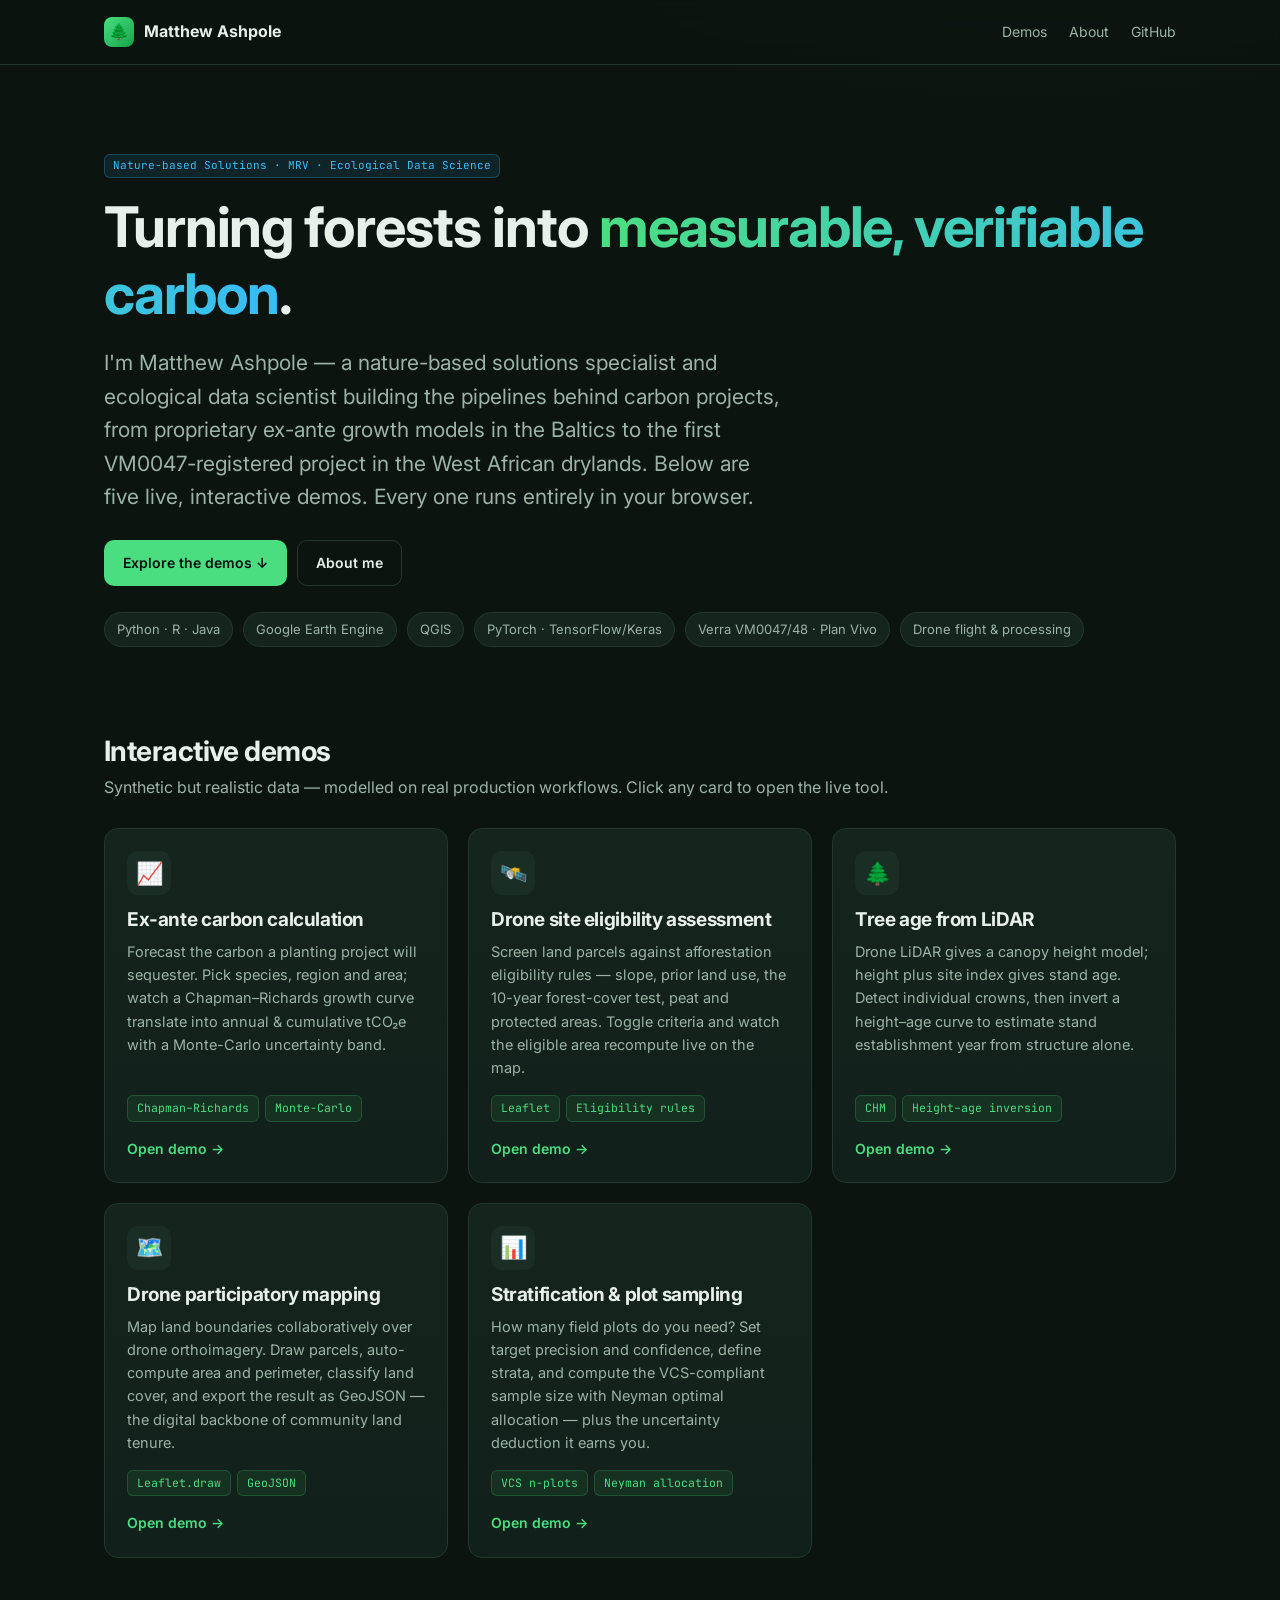
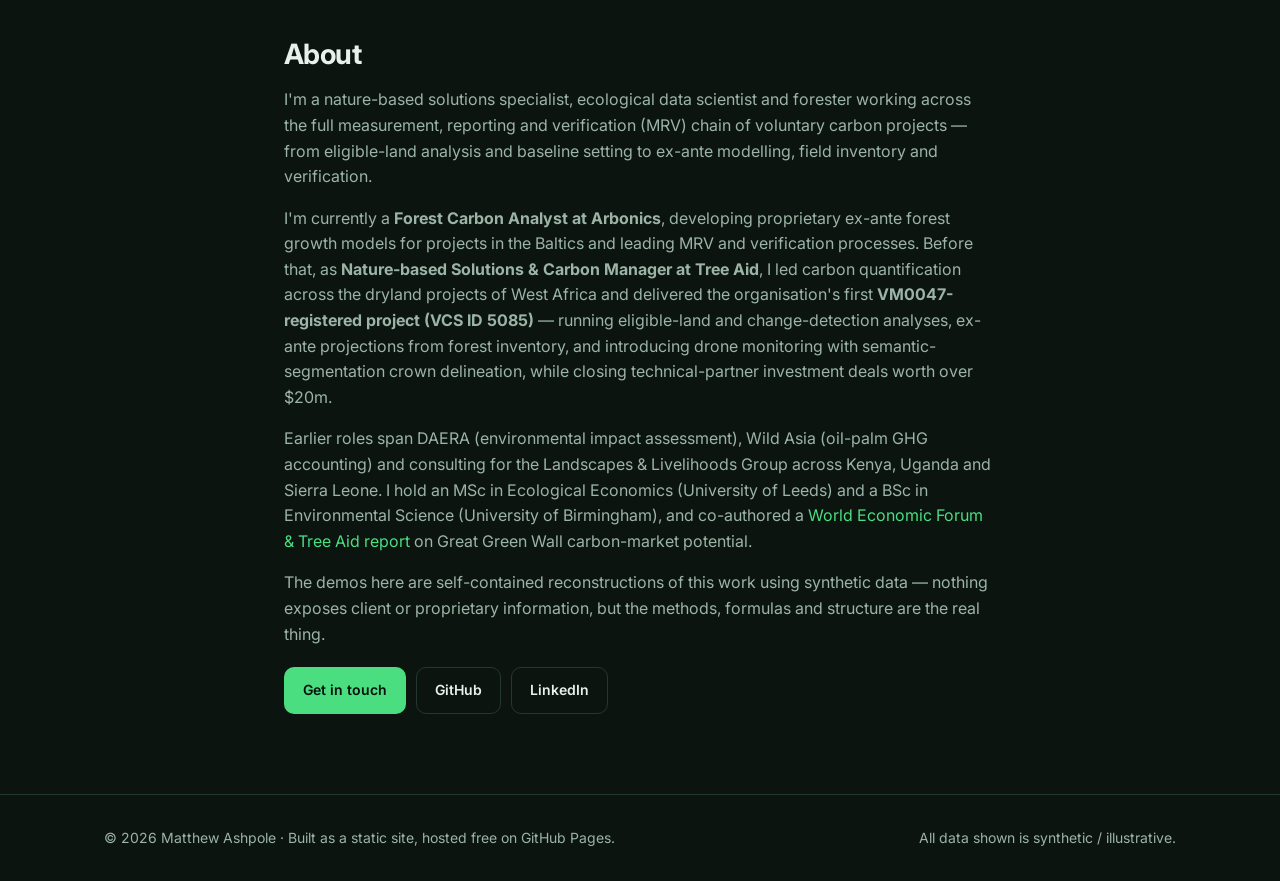
==== index.html @ 66999fd1 "Link WEF/Tree Aid publication in About section" ====
<!DOCTYPE html>
<html lang="en">
<head>
  <meta charset="UTF-8" />
  <meta name="viewport" content="width=device-width, initial-scale=1.0" />
  <title>Matthew Ashpole — Carbon MRV & Geospatial Data Science</title>
  <meta name="description" content="Interactive demos of forest carbon ex-ante estimation, LiDAR tree-age modelling, drone mapping, site eligibility and inventory sampling statistics." />
  <link rel="preconnect" href="https://fonts.googleapis.com" />
  <link href="https://fonts.googleapis.com/css2?family=Inter:wght@400;500;600;700&family=JetBrains+Mono:wght@400;500&display=swap" rel="stylesheet" />
  <link rel="stylesheet" href="assets/css/style.css" />
  <link rel="icon" href="data:image/svg+xml,<svg xmlns='http://www.w3.org/2000/svg' viewBox='0 0 100 100'><text y='.9em' font-size='90'>🌲</text></svg>" />
</head>
<body>
  <nav class="nav">
    <div class="container">
      <a class="brand" href="index.html"><span class="logo">🌲</span> Matthew Ashpole</a>
      <div class="nav-links">
        <a href="#demos">Demos</a>
        <a href="#about">About</a>
        <a href="https://github.com/ashpolematthew-arbonics" target="_blank" rel="noopener">GitHub</a>
      </div>
    </div>
  </nav>

  <header class="hero">
    <div class="container">
      <span class="badge">Nature-based Solutions · MRV · Ecological Data Science</span>
      <h1 style="margin-top:16px">Turning forests into <span class="grad">measurable, verifiable carbon</span>.</h1>
      <p class="lede">I'm Matthew Ashpole — a nature-based solutions specialist and ecological data scientist building the pipelines behind carbon projects, from proprietary ex-ante growth models in the Baltics to the first VM0047-registered project in the West African drylands. Below are five live, interactive demos. Every one runs entirely in your browser.</p>
      <div class="pill-row">
        <a class="btn btn-primary" href="#demos">Explore the demos ↓</a>
        <a class="btn btn-ghost" href="#about">About me</a>
      </div>
      <div class="pill-row" style="margin-top:26px">
        <span class="pill">Python · R · Java</span>
        <span class="pill">Google Earth Engine</span>
        <span class="pill">QGIS</span>
        <span class="pill">PyTorch · TensorFlow/Keras</span>
        <span class="pill">Verra VM0047/48 · Plan Vivo</span>
        <span class="pill">Drone flight & processing</span>
      </div>
    </div>
  </header>

  <main>
    <section class="section" id="demos">
      <div class="container">
        <h2>Interactive demos</h2>
        <p class="sub">Synthetic but realistic data — modelled on real production workflows. Click any card to open the live tool.</p>
        <div class="grid">

          <a class="card" href="demos/ex-ante.html">
            <div class="icon">📈</div>
            <h3>Ex-ante carbon calculation</h3>
            <p>Forecast the carbon a planting project will sequester. Pick species, region and area; watch a Chapman–Richards growth curve translate into annual & cumulative tCO₂e with a Monte-Carlo uncertainty band.</p>
            <div class="tags"><span class="tag">Chapman–Richards</span><span class="tag">Monte-Carlo</span></div>
            <div class="go">Open demo →</div>
          </a>

          <a class="card" href="demos/site-eligibility.html">
            <div class="icon">🛰️</div>
            <h3>Drone site eligibility assessment</h3>
            <p>Screen land parcels against afforestation eligibility rules — slope, prior land use, the 10-year forest-cover test, peat and protected areas. Toggle criteria and watch the eligible area recompute live on the map.</p>
            <div class="tags"><span class="tag">Leaflet</span><span class="tag">Eligibility rules</span></div>
            <div class="go">Open demo →</div>
          </a>

          <a class="card" href="demos/lidar-age.html">
            <div class="icon">🌲</div>
            <h3>Tree age from LiDAR</h3>
            <p>Drone LiDAR gives a canopy height model; height plus site index gives stand age. Detect individual crowns, then invert a height–age curve to estimate stand establishment year from structure alone.</p>
            <div class="tags"><span class="tag">CHM</span><span class="tag">Height–age inversion</span></div>
            <div class="go">Open demo →</div>
          </a>

          <a class="card" href="demos/participatory-mapping.html">
            <div class="icon">🗺️</div>
            <h3>Drone participatory mapping</h3>
            <p>Map land boundaries collaboratively over drone orthoimagery. Draw parcels, auto-compute area and perimeter, classify land cover, and export the result as GeoJSON — the digital backbone of community land tenure.</p>
            <div class="tags"><span class="tag">Leaflet.draw</span><span class="tag">GeoJSON</span></div>
            <div class="go">Open demo →</div>
          </a>

          <a class="card" href="demos/sampling.html">
            <div class="icon">📊</div>
            <h3>Stratification & plot sampling</h3>
            <p>How many field plots do you need? Set target precision and confidence, define strata, and compute the VCS-compliant sample size with Neyman optimal allocation — plus the uncertainty deduction it earns you.</p>
            <div class="tags"><span class="tag">VCS n-plots</span><span class="tag">Neyman allocation</span></div>
            <div class="go">Open demo →</div>
          </a>

        </div>
      </div>
    </section>

    <section class="section" id="about">
      <div class="container" style="max-width:760px">
        <h2>About</h2>
        <p class="muted">I'm a nature-based solutions specialist, ecological data scientist and forester working across the full measurement, reporting and verification (MRV) chain of voluntary carbon projects — from eligible-land analysis and baseline setting to ex-ante modelling, field inventory and verification.</p>
        <p class="muted">I'm currently a <strong>Forest Carbon Analyst at Arbonics</strong>, developing proprietary ex-ante forest growth models for projects in the Baltics and leading MRV and verification processes. Before that, as <strong>Nature-based Solutions &amp; Carbon Manager at Tree Aid</strong>, I led carbon quantification across the dryland projects of West Africa and delivered the organisation's first <strong>VM0047-registered project (VCS ID 5085)</strong> — running eligible-land and change-detection analyses, ex-ante projections from forest inventory, and introducing drone monitoring with semantic-segmentation crown delineation, while closing technical-partner investment deals worth over $20m.</p>
        <p class="muted">Earlier roles span DAERA (environmental impact assessment), Wild Asia (oil-palm GHG accounting) and consulting for the Landscapes &amp; Livelihoods Group across Kenya, Uganda and Sierra Leone. I hold an MSc in Ecological Economics (University of Leeds) and a BSc in Environmental Science (University of Birmingham), and co-authored a <a href="https://treeaid.org/wp-content/uploads/2026/01/report_realising_voluntary_carbon_market_sahelian.pdf?srsltid=AfmBOopRlZZ32UVC8usab6wZ2CTj3r050CoG203eO3UiUrRQAA5W1kiq" target="_blank" rel="noopener">World Economic Forum &amp; Tree Aid report</a> on Great Green Wall carbon-market potential.</p>
        <p class="muted">The demos here are self-contained reconstructions of this work using synthetic data — nothing exposes client or proprietary information, but the methods, formulas and structure are the real thing.</p>
        <div class="pill-row" style="margin-top:20px">
          <a class="btn btn-primary" href="mailto:ashpolematthew@gmail.com">Get in touch</a>
          <a class="btn btn-ghost" href="https://github.com/ashpolematthew-arbonics" target="_blank" rel="noopener">GitHub</a>
          <a class="btn btn-ghost" href="https://www.linkedin.com/in/matthewashpole/" target="_blank" rel="noopener">LinkedIn</a>
        </div>
      </div>
    </section>
  </main>

  <footer class="footer">
    <div class="container">
      <span>© <span id="yr"></span> Matthew Ashpole · Built as a static site, hosted free on GitHub Pages.</span>
      <span class="muted">All data shown is synthetic / illustrative.</span>
    </div>
  </footer>
  <script>document.getElementById('yr').textContent = new Date().getFullYear();</script>
</body>
</html>
---- assets/css/style.css ----
/* ===== Design tokens ===== */
:root {
  --bg:        #0c1410;
  --bg-soft:   #11201a;
  --panel:     #15241d;
  --panel-2:   #1b2e25;
  --border:    #23382e;
  --text:      #e8f0ea;
  --muted:     #9bb4a6;
  --accent:    #4ade80;
  --accent-2:  #38bdf8;
  --warn:      #fbbf24;
  --danger:    #f87171;
  --radius:    14px;
  --shadow:    0 10px 30px rgba(0,0,0,.35);
  --maxw:      1120px;
  --font:      'Inter', system-ui, -apple-system, Segoe UI, Roboto, sans-serif;
  --mono:      'JetBrains Mono', ui-monospace, SFMono-Regular, Menlo, monospace;
}

* { box-sizing: border-box; }
html { scroll-behavior: smooth; }
body {
  margin: 0;
  font-family: var(--font);
  background: radial-gradient(1200px 600px at 80% -10%, rgba(22,163,74,.10) 0, transparent 60%), var(--bg);
  background-color: var(--bg);
  color: var(--text);
  line-height: 1.6;
  -webkit-font-smoothing: antialiased;
}
a { color: var(--accent); text-decoration: none; }
a:hover { text-decoration: underline; }
h1, h2, h3 { line-height: 1.2; font-weight: 700; letter-spacing: -0.02em; }
.container { max-width: var(--maxw); margin: 0 auto; padding: 0 24px; }
.muted { color: var(--muted); }
.mono { font-family: var(--mono); }

/* ===== Nav ===== */
.nav {
  position: sticky; top: 0; z-index: 1000;
  backdrop-filter: blur(10px);
  background: rgba(12,20,16,.72);
  border-bottom: 1px solid var(--border);
}
.nav .container { display: flex; align-items: center; justify-content: space-between; height: 64px; }
.brand { display: flex; align-items: center; gap: 10px; font-weight: 700; color: var(--text); }
.brand:hover { text-decoration: none; }
.brand .logo {
  width: 30px; height: 30px; border-radius: 8px;
  background: linear-gradient(135deg, var(--accent), #16a34a);
  display: grid; place-items: center; font-size: 16px;
}
.nav-links { display: flex; gap: 22px; font-size: 14px; }
.nav-links a { color: var(--muted); }
.nav-links a:hover { color: var(--text); text-decoration: none; }

/* ===== Hero ===== */
.hero { padding: 86px 0 48px; }
.hero h1 { font-size: clamp(34px, 5vw, 56px); margin: 0 0 18px; }
.hero .grad { background: linear-gradient(90deg, var(--accent), var(--accent-2)); -webkit-background-clip: text; background-clip: text; color: transparent; }
.hero p.lede { font-size: clamp(17px, 2vw, 21px); color: var(--muted); max-width: 680px; margin: 0 0 26px; }
.pill-row { display: flex; flex-wrap: wrap; gap: 10px; margin-top: 22px; }
.pill { font-size: 13px; color: var(--muted); border: 1px solid var(--border); background: var(--panel); padding: 6px 12px; border-radius: 999px; }

/* ===== Buttons ===== */
.btn { display: inline-flex; align-items: center; gap: 8px; padding: 11px 18px; border-radius: 10px; font-weight: 600; font-size: 14px; cursor: pointer; border: 1px solid transparent; transition: .15s; }
.btn:hover { text-decoration: none; transform: translateY(-1px); }
.btn-primary { background: var(--accent); color: #04110a; }
.btn-primary:hover { background: #66e89a; }
.btn-ghost { background: transparent; border-color: var(--border); color: var(--text); }
.btn-ghost:hover { border-color: var(--accent); }

/* ===== Demo grid ===== */
.section { padding: 40px 0; }
.section h2 { font-size: 28px; margin: 0 0 6px; }
.section .sub { color: var(--muted); margin: 0 0 28px; }
.grid { display: grid; grid-template-columns: repeat(auto-fill, minmax(330px, 1fr)); gap: 20px; }
.card {
  background: linear-gradient(180deg, var(--panel), var(--bg-soft));
  border: 1px solid var(--border);
  border-radius: var(--radius);
  padding: 22px;
  transition: .18s;
  display: flex; flex-direction: column;
}
.card:hover { transform: translateY(-3px); border-color: var(--accent); box-shadow: var(--shadow); text-decoration: none; }
.card .icon { width: 44px; height: 44px; border-radius: 11px; display: grid; place-items: center; font-size: 22px; background: var(--panel-2); margin-bottom: 14px; }
.card h3 { margin: 0 0 8px; font-size: 19px; color: var(--text); }
.card p { margin: 0 0 16px; color: var(--muted); font-size: 14.5px; flex: 1; }
.card .tags { display: flex; flex-wrap: wrap; gap: 6px; }
.tag { font-size: 11.5px; color: var(--accent); background: rgba(74,222,128,.08); border: 1px solid rgba(74,222,128,.2); padding: 3px 9px; border-radius: 6px; font-family: var(--mono); }
.card .go { margin-top: 16px; font-weight: 600; color: var(--accent); font-size: 14px; }

/* ===== Demo page layout ===== */
.demo-head { padding: 40px 0 8px; border-bottom: 1px solid var(--border); }
.crumb { font-size: 13px; color: var(--muted); margin-bottom: 12px; }
.demo-head h1 { font-size: clamp(26px, 4vw, 38px); margin: 0 0 10px; }
.demo-head p { color: var(--muted); max-width: 760px; margin: 0; }
.demo-body { padding: 28px 0 60px; }
.layout { display: grid; grid-template-columns: 320px 1fr; gap: 24px; align-items: start; }
@media (max-width: 860px) { .layout { grid-template-columns: 1fr; } }

.panel { background: var(--panel); border: 1px solid var(--border); border-radius: var(--radius); padding: 20px; }
.panel h3 { font-size: 15px; text-transform: uppercase; letter-spacing: .08em; color: var(--muted); margin: 0 0 16px; font-weight: 600; }
.controls .ctl { margin-bottom: 18px; }
.controls label { display: flex; justify-content: space-between; font-size: 13.5px; margin-bottom: 7px; color: var(--text); }
.controls label .val { color: var(--accent); font-family: var(--mono); }
.controls input[type=range] { width: 100%; accent-color: var(--accent); }
.controls select, .controls input[type=number] {
  width: 100%; background: var(--bg-soft); border: 1px solid var(--border); color: var(--text);
  padding: 9px 10px; border-radius: 8px; font-size: 14px; font-family: var(--font);
}
.seg { display: flex; gap: 6px; flex-wrap: wrap; }
.seg button { flex: 1; min-width: 64px; background: var(--bg-soft); border: 1px solid var(--border); color: var(--muted); padding: 8px; border-radius: 8px; cursor: pointer; font-size: 13px; transition: .12s; }
.seg button.active { background: var(--accent); color: #04110a; border-color: var(--accent); font-weight: 600; }
.checkrow { display: flex; align-items: center; gap: 9px; margin-bottom: 11px; font-size: 14px; cursor: pointer; }
.checkrow input { accent-color: var(--accent); width: 16px; height: 16px; }

.viz { background: var(--panel); border: 1px solid var(--border); border-radius: var(--radius); padding: 16px; min-height: 380px; }
.plot { width: 100%; height: 440px; }
#map { width: 100%; height: 540px; border-radius: 10px; }

.stat-row { display: grid; grid-template-columns: repeat(auto-fit, minmax(130px,1fr)); gap: 12px; margin-bottom: 16px; }
.stat { background: var(--panel-2); border: 1px solid var(--border); border-radius: 10px; padding: 14px; }
.stat .k { font-size: 12px; color: var(--muted); text-transform: uppercase; letter-spacing: .05em; }
.stat .v { font-size: 24px; font-weight: 700; color: var(--accent); font-family: var(--mono); margin-top: 4px; }
.stat .v.small { font-size: 18px; }

.note { font-size: 12.5px; color: var(--muted); margin-top: 14px; border-left: 2px solid var(--border); padding-left: 12px; }
.method { margin-top: 28px; }
.method details { background: var(--panel); border: 1px solid var(--border); border-radius: var(--radius); padding: 4px 20px; }
.method summary { cursor: pointer; padding: 14px 0; font-weight: 600; }
.method .body { padding: 4px 0 18px; color: var(--muted); font-size: 14.5px; }
.method code, .mono.eq { font-family: var(--mono); background: var(--bg-soft); padding: 2px 6px; border-radius: 5px; font-size: 13px; color: var(--accent-2); }

/* ===== Footer ===== */
.footer { border-top: 1px solid var(--border); padding: 32px 0; color: var(--muted); font-size: 14px; margin-top: 40px; }
.footer .container { display: flex; justify-content: space-between; flex-wrap: wrap; gap: 12px; }

.badge { display:inline-block; font-size:11px; font-family:var(--mono); padding:2px 8px; border-radius:6px; background:rgba(56,189,248,.1); color:var(--accent-2); border:1px solid rgba(56,189,248,.25); }
.legend { display:flex; flex-wrap:wrap; gap:14px; font-size:13px; margin-top:12px; }
.legend span { display:flex; align-items:center; gap:6px; }
.legend i { width:14px; height:14px; border-radius:3px; display:inline-block; }
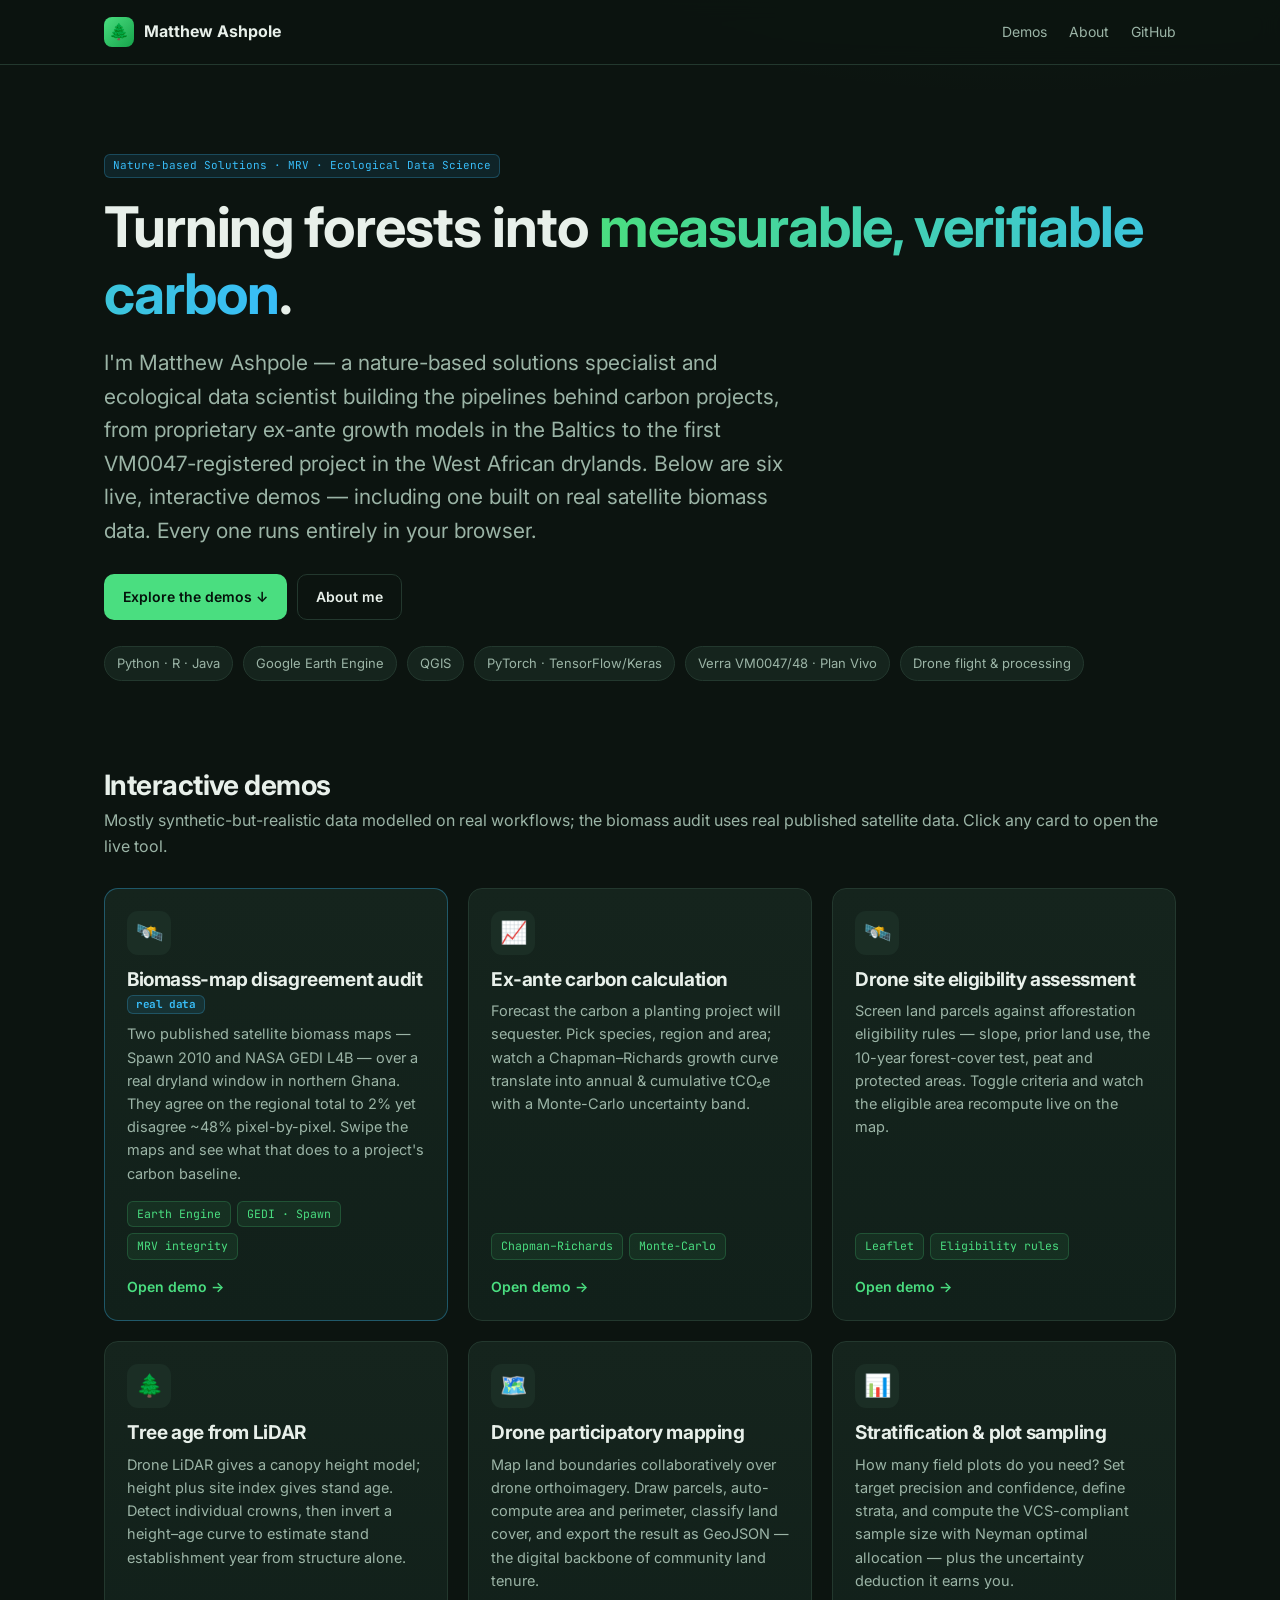
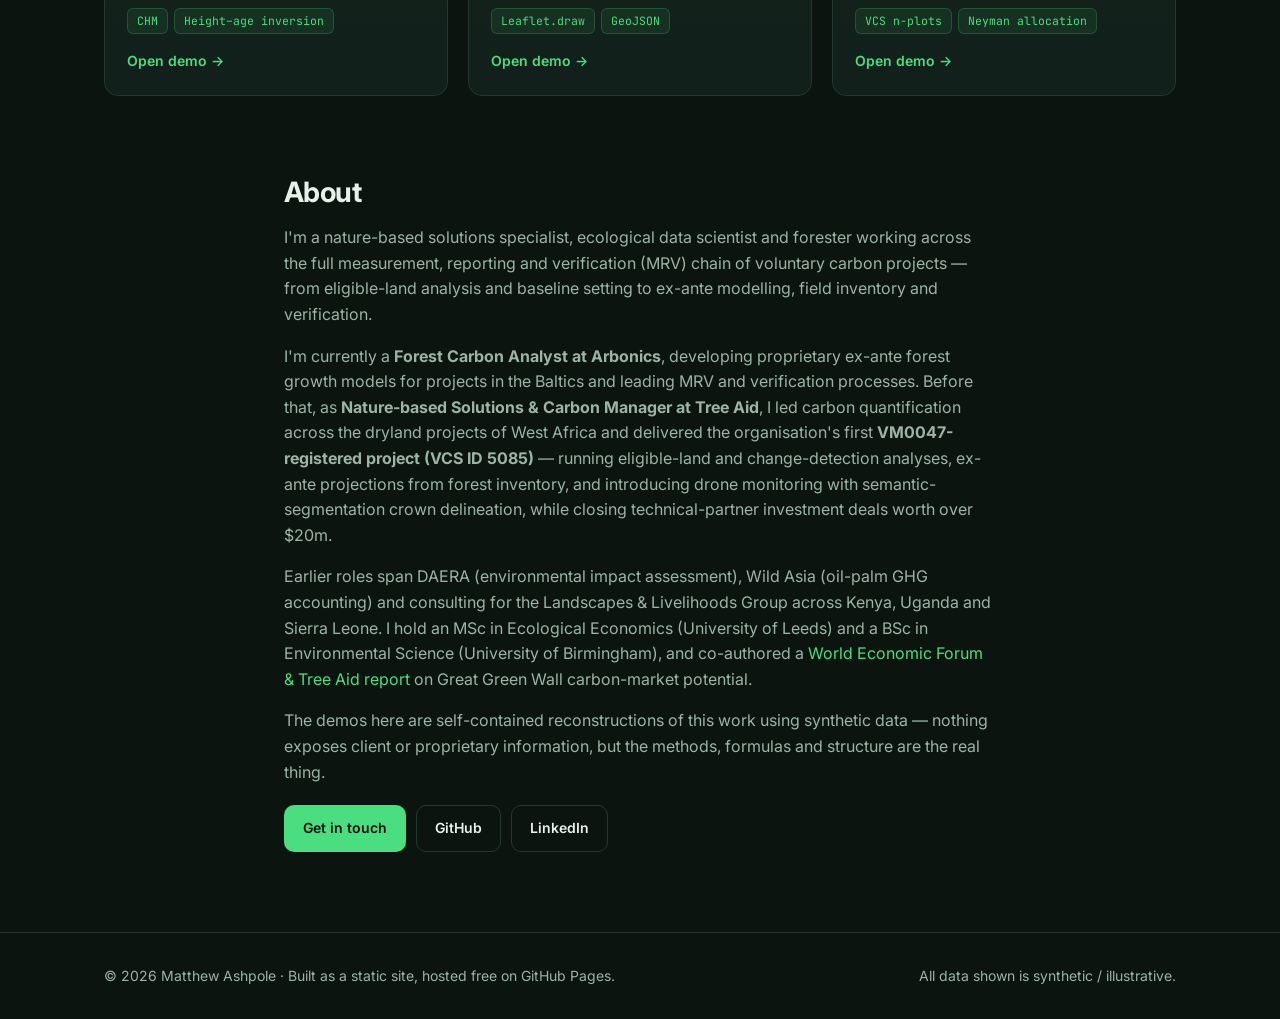
==== commit 29268e3b: "Add real-data biomass-map disagreement audit (Spawn vs GEDI L4B, N. Ghana) - Reproducible Earth Engi" ====
--- a/index.html
+++ b/index.html
@@ -26,7 +26,7 @@
     <div class="container">
       <span class="badge">Nature-based Solutions · MRV · Ecological Data Science</span>
       <h1 style="margin-top:16px">Turning forests into <span class="grad">measurable, verifiable carbon</span>.</h1>
-      <p class="lede">I'm Matthew Ashpole — a nature-based solutions specialist and ecological data scientist building the pipelines behind carbon projects, from proprietary ex-ante growth models in the Baltics to the first VM0047-registered project in the West African drylands. Below are five live, interactive demos. Every one runs entirely in your browser.</p>
+      <p class="lede">I'm Matthew Ashpole — a nature-based solutions specialist and ecological data scientist building the pipelines behind carbon projects, from proprietary ex-ante growth models in the Baltics to the first VM0047-registered project in the West African drylands. Below are six live, interactive demos — including one built on real satellite biomass data. Every one runs entirely in your browser.</p>
       <div class="pill-row">
         <a class="btn btn-primary" href="#demos">Explore the demos ↓</a>
         <a class="btn btn-ghost" href="#about">About me</a>
@@ -46,8 +46,16 @@
     <section class="section" id="demos">
       <div class="container">
         <h2>Interactive demos</h2>
-        <p class="sub">Synthetic but realistic data — modelled on real production workflows. Click any card to open the live tool.</p>
+        <p class="sub">Mostly synthetic-but-realistic data modelled on real workflows; the biomass audit uses real published satellite data. Click any card to open the live tool.</p>
         <div class="grid">
+
+          <a class="card" href="demos/biomass-audit.html" style="border-color:rgba(56,189,248,.35)">
+            <div class="icon">🛰️</div>
+            <h3>Biomass-map disagreement audit <span class="badge">real data</span></h3>
+            <p>Two published satellite biomass maps — Spawn 2010 and NASA GEDI L4B — over a real dryland window in northern Ghana. They agree on the regional total to 2% yet disagree ~48% pixel-by-pixel. Swipe the maps and see what that does to a project's carbon baseline.</p>
+            <div class="tags"><span class="tag">Earth Engine</span><span class="tag">GEDI · Spawn</span><span class="tag">MRV integrity</span></div>
+            <div class="go">Open demo →</div>
+          </a>
 
           <a class="card" href="demos/ex-ante.html">
             <div class="icon">📈</div>
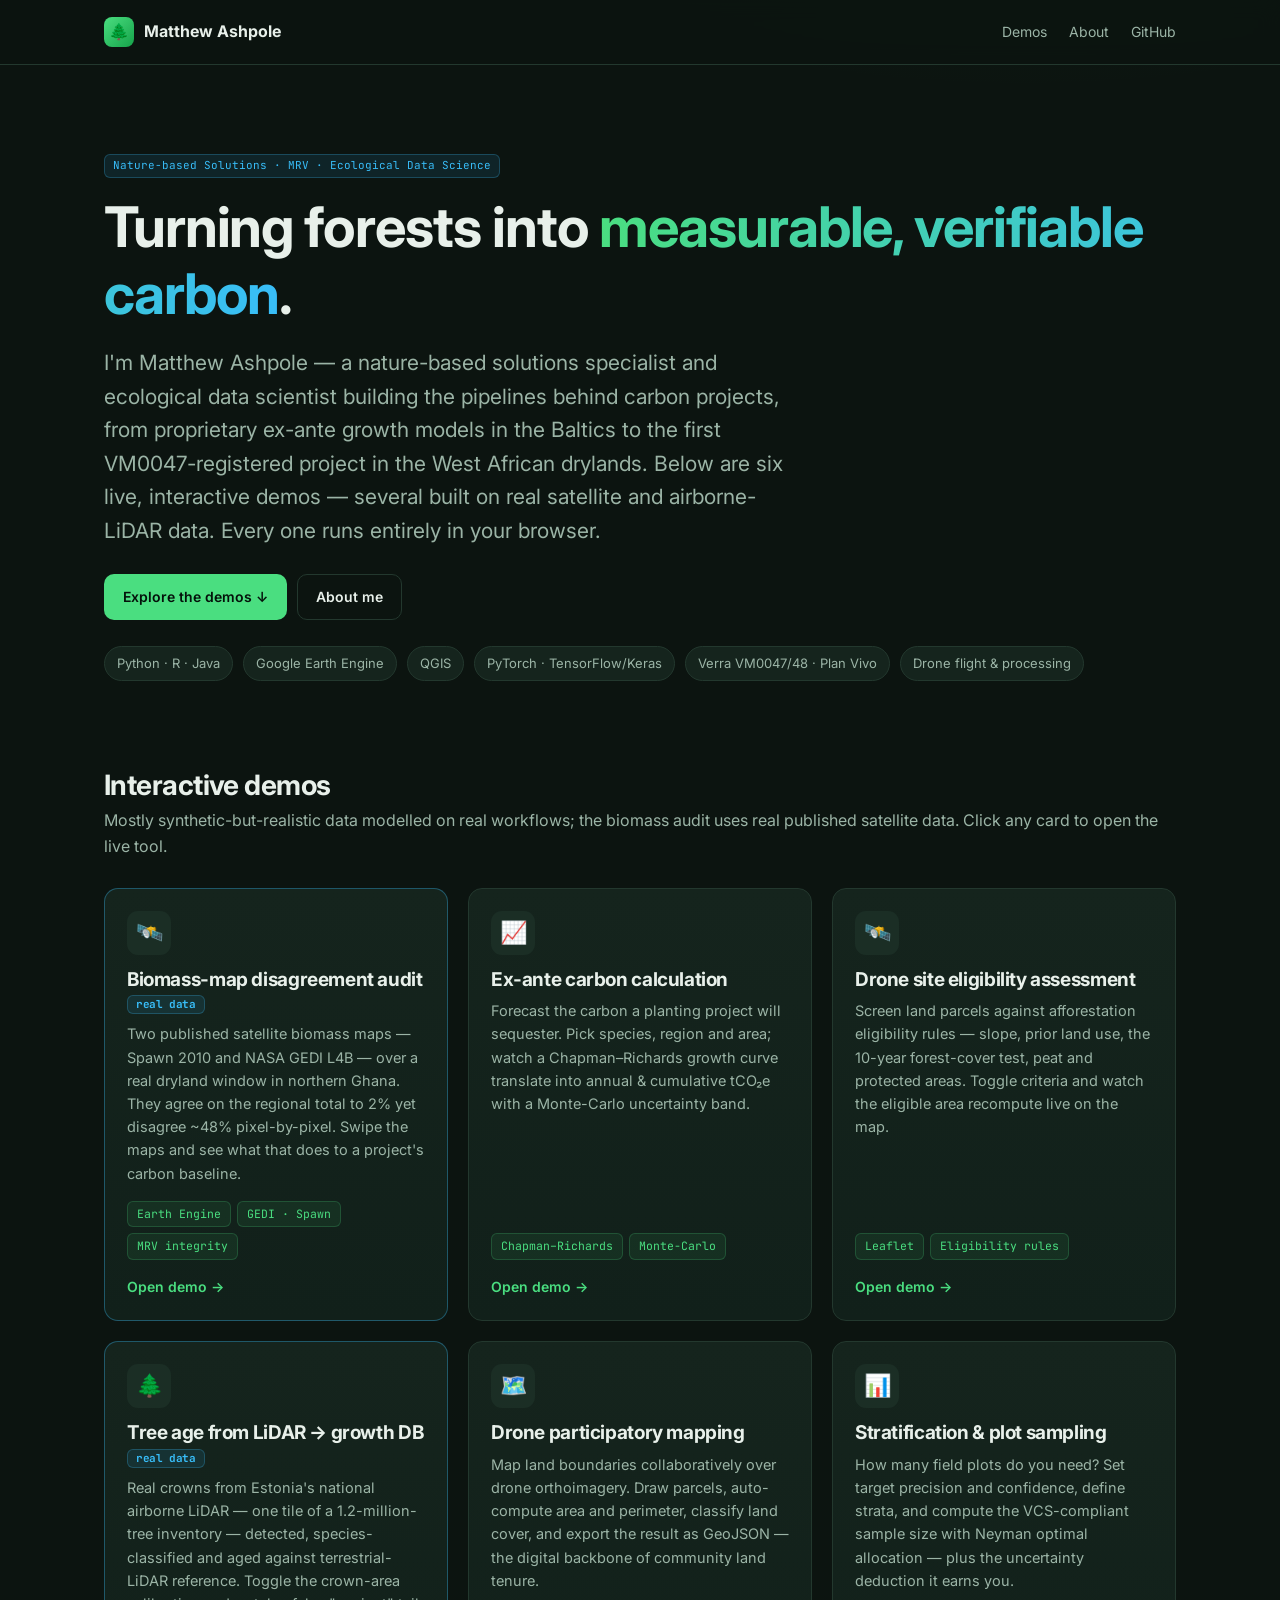
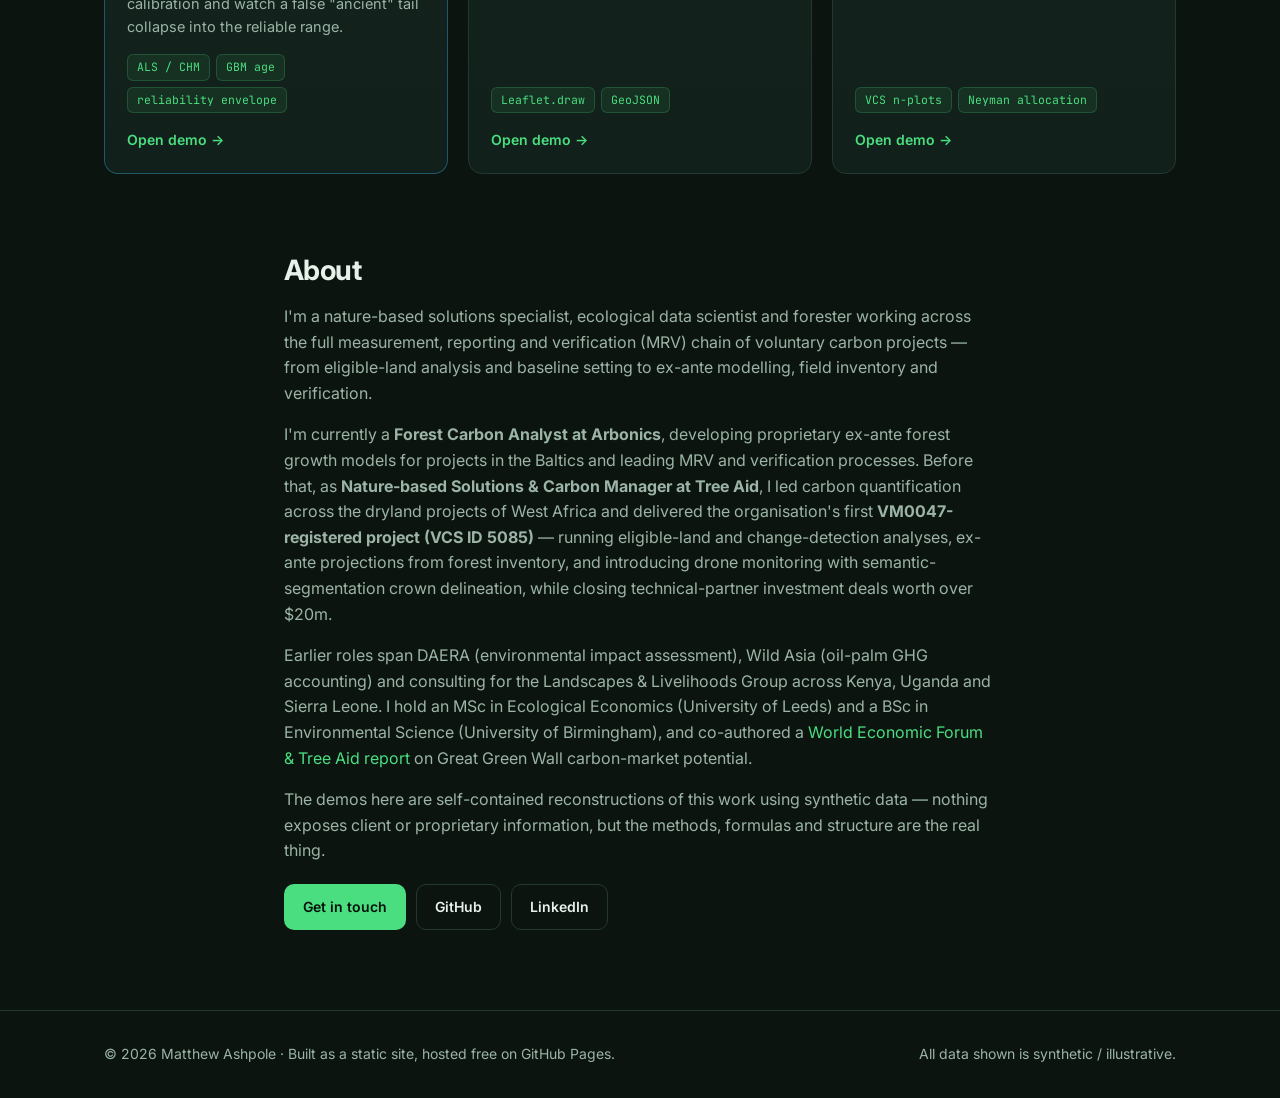
==== commit 7fd935c5: "Replace synthetic LiDAR demo with real Estonian ALS inventory (tile 530580) - Pipeline (pipeline/bui" ====
--- a/index.html
+++ b/index.html
@@ -26,7 +26,7 @@
     <div class="container">
       <span class="badge">Nature-based Solutions · MRV · Ecological Data Science</span>
       <h1 style="margin-top:16px">Turning forests into <span class="grad">measurable, verifiable carbon</span>.</h1>
-      <p class="lede">I'm Matthew Ashpole — a nature-based solutions specialist and ecological data scientist building the pipelines behind carbon projects, from proprietary ex-ante growth models in the Baltics to the first VM0047-registered project in the West African drylands. Below are six live, interactive demos — including one built on real satellite biomass data. Every one runs entirely in your browser.</p>
+      <p class="lede">I'm Matthew Ashpole — a nature-based solutions specialist and ecological data scientist building the pipelines behind carbon projects, from proprietary ex-ante growth models in the Baltics to the first VM0047-registered project in the West African drylands. Below are six live, interactive demos — several built on real satellite and airborne-LiDAR data. Every one runs entirely in your browser.</p>
       <div class="pill-row">
         <a class="btn btn-primary" href="#demos">Explore the demos ↓</a>
         <a class="btn btn-ghost" href="#about">About me</a>
@@ -73,11 +73,11 @@
             <div class="go">Open demo →</div>
           </a>
 
-          <a class="card" href="demos/lidar-age.html">
+          <a class="card" href="demos/lidar-age.html" style="border-color:rgba(56,189,248,.35)">
             <div class="icon">🌲</div>
-            <h3>Tree age from LiDAR</h3>
-            <p>Drone LiDAR gives a canopy height model; height plus site index gives stand age. Detect individual crowns, then invert a height–age curve to estimate stand establishment year from structure alone.</p>
-            <div class="tags"><span class="tag">CHM</span><span class="tag">Height–age inversion</span></div>
+            <h3>Tree age from LiDAR → growth DB <span class="badge">real data</span></h3>
+            <p>Real crowns from Estonia's national airborne LiDAR — one tile of a 1.2-million-tree inventory — detected, species-classified and aged against terrestrial-LiDAR reference. Toggle the crown-area calibration and watch a false "ancient" tail collapse into the reliable range.</p>
+            <div class="tags"><span class="tag">ALS / CHM</span><span class="tag">GBM age</span><span class="tag">reliability envelope</span></div>
             <div class="go">Open demo →</div>
           </a>
 
--- a/assets/css/style.css
+++ b/assets/css/style.css
@@ -139,6 +139,12 @@
 .footer .container { display: flex; justify-content: space-between; flex-wrap: wrap; gap: 12px; }
 
 .badge { display:inline-block; font-size:11px; font-family:var(--mono); padding:2px 8px; border-radius:6px; background:rgba(56,189,248,.1); color:var(--accent-2); border:1px solid rgba(56,189,248,.25); }
+/* swipe comparison divider */
+.swipe-divider { position:absolute; top:0; bottom:0; width:0; z-index:450; pointer-events:none; }
+.swipe-divider .line { position:absolute; top:0; bottom:0; left:-1px; width:2px; background:rgba(255,255,255,.9); box-shadow:0 0 6px rgba(0,0,0,.6); }
+.swipe-divider .grip { position:absolute; top:50%; left:-18px; width:36px; height:36px; margin-top:-18px; border-radius:50%; background:#fff; color:#04110a; display:grid; place-items:center; font-size:15px; font-weight:700; cursor:ew-resize; pointer-events:auto; box-shadow:0 2px 8px rgba(0,0,0,.5); }
+.swipe-tag { position:absolute; top:10px; z-index:450; font-size:12px; font-weight:600; color:#fff; background:rgba(4,17,10,.7); padding:4px 9px; border-radius:6px; pointer-events:none; }
+
 .legend { display:flex; flex-wrap:wrap; gap:14px; font-size:13px; margin-top:12px; }
 .legend span { display:flex; align-items:center; gap:6px; }
 .legend i { width:14px; height:14px; border-radius:3px; display:inline-block; }
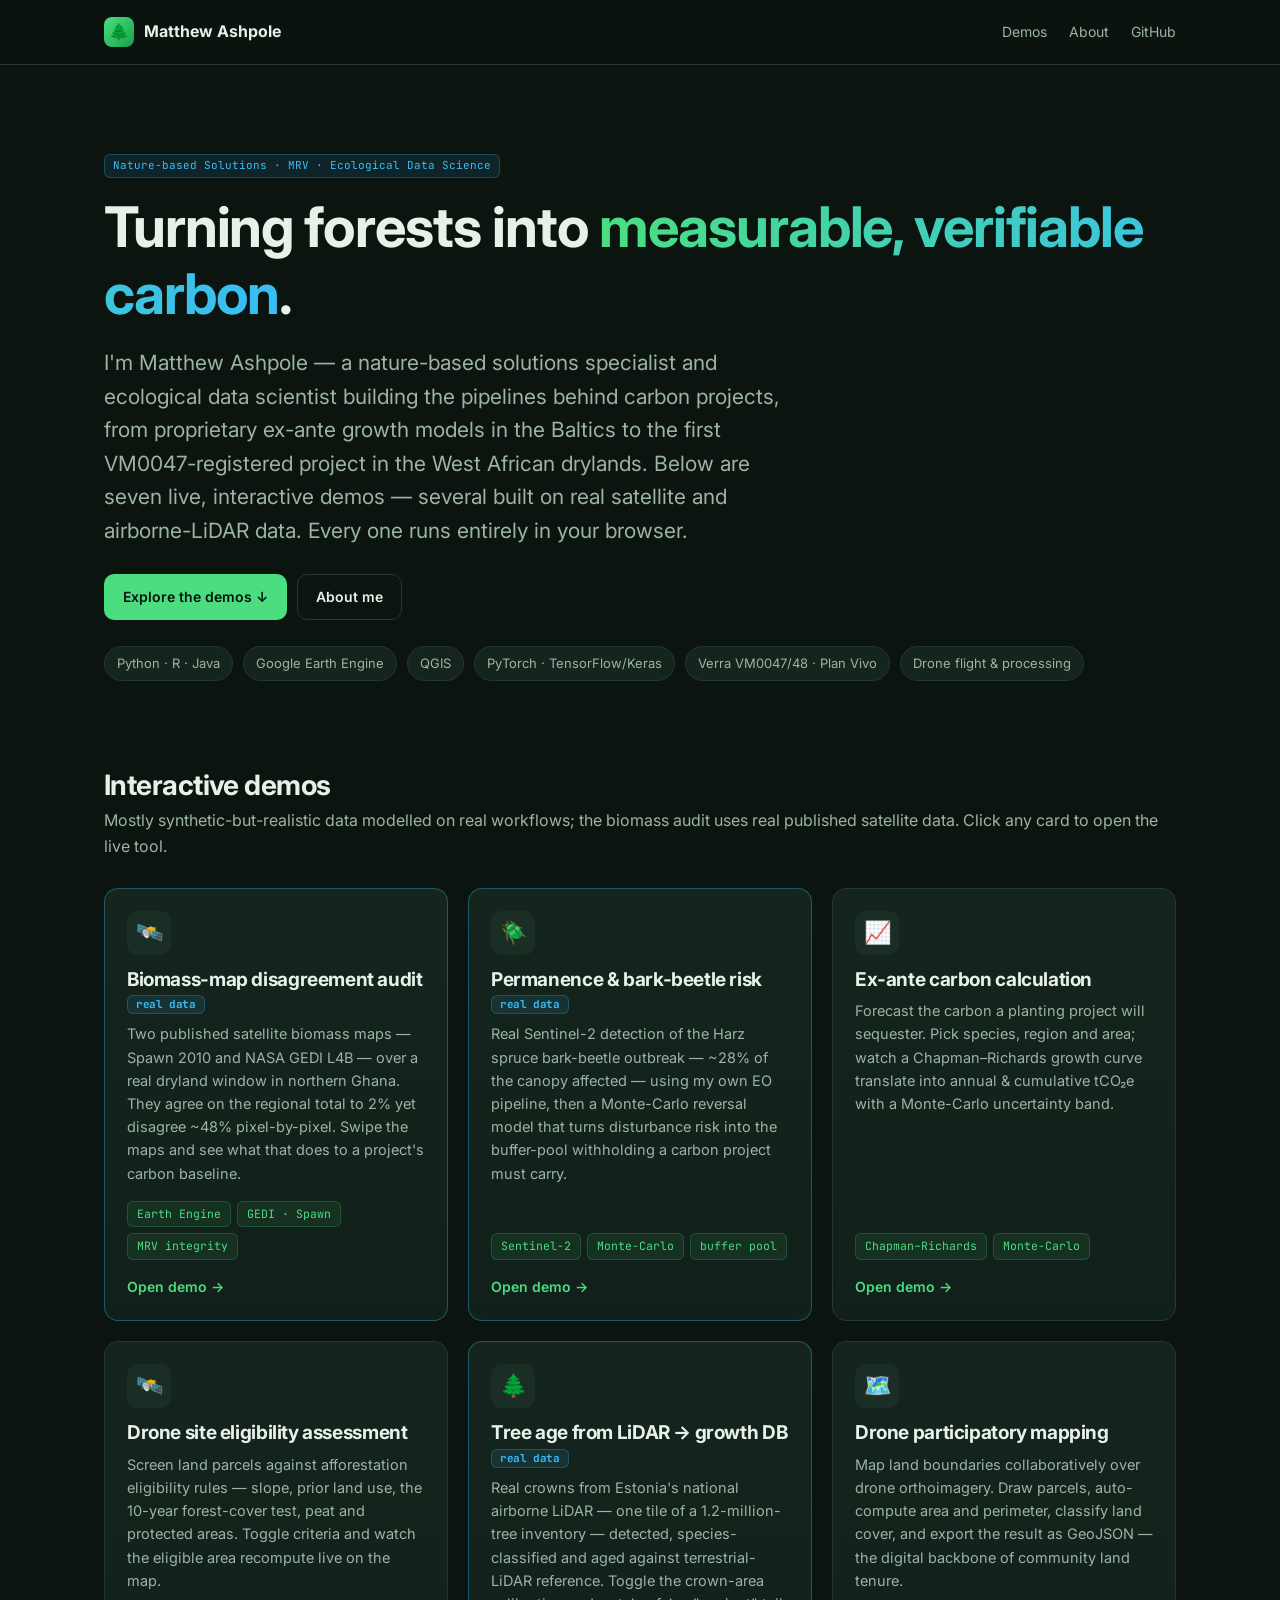
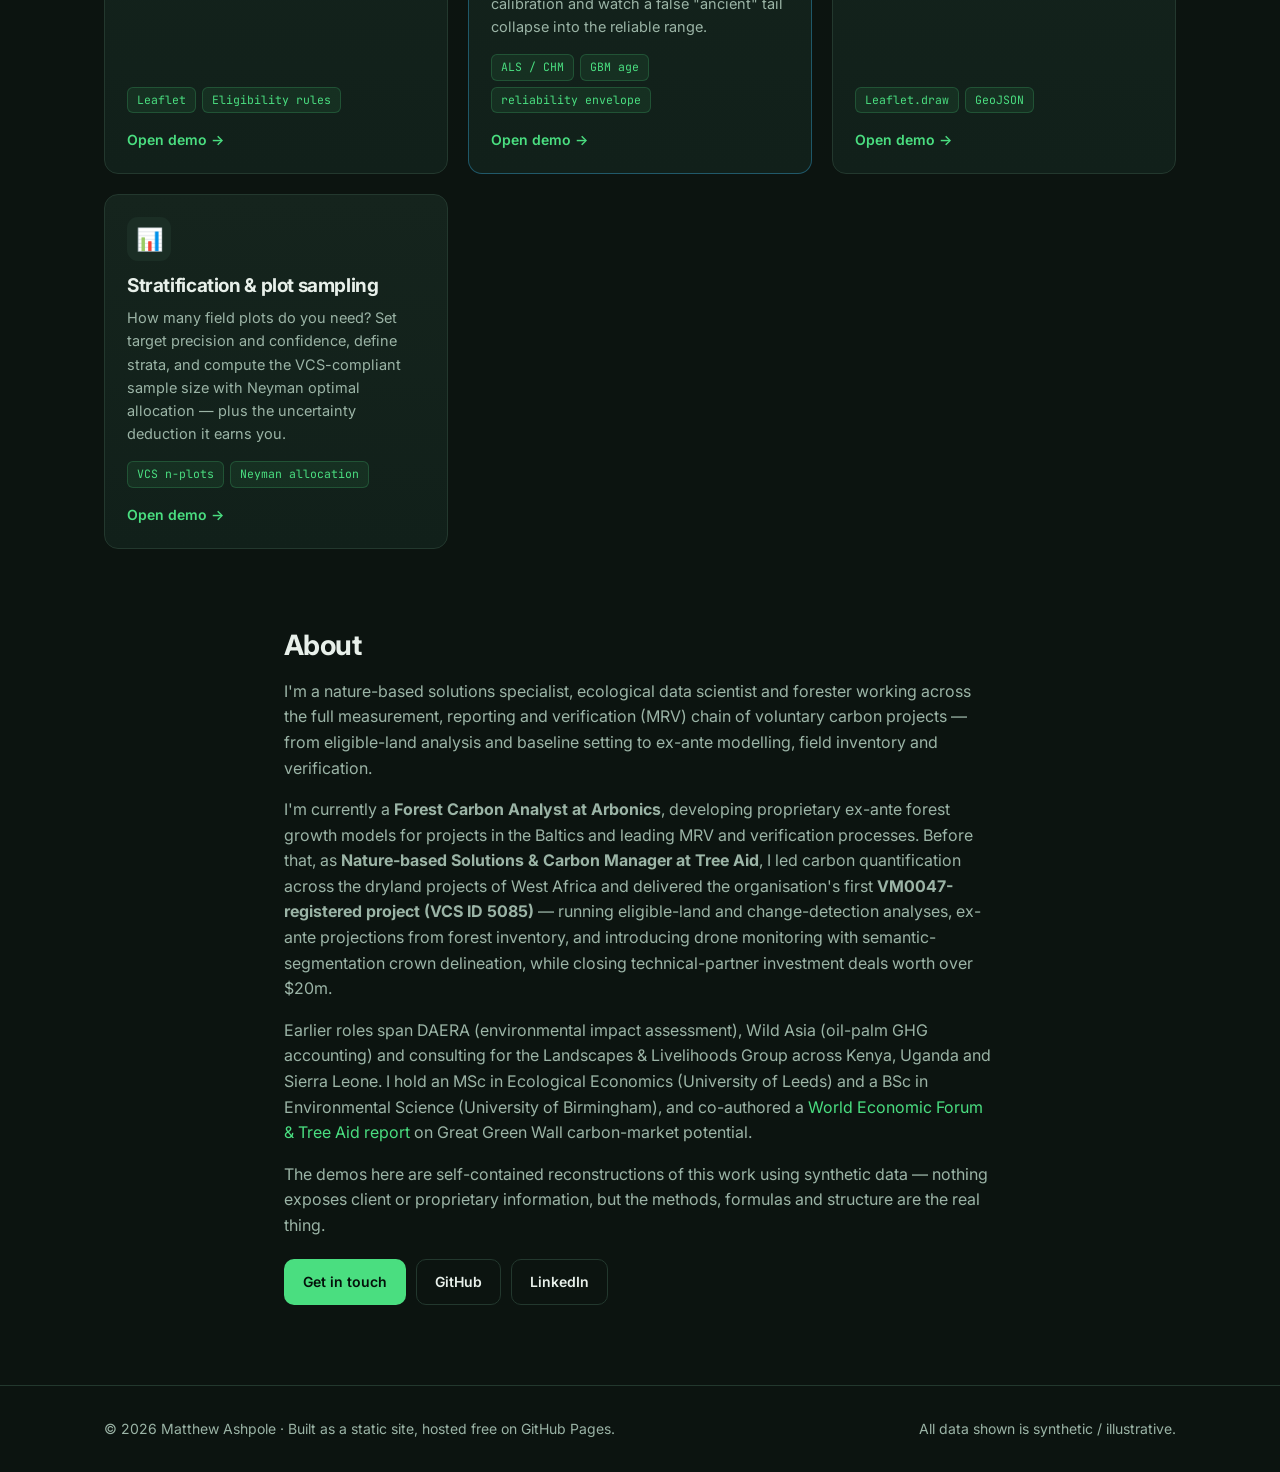
==== commit 53894993: "Add permanence & bark-beetle risk demo (real Sentinel-2 EO + Monte-Carlo buffer) - Pipeline (pipelin" ====
--- a/index.html
+++ b/index.html
@@ -26,7 +26,7 @@
     <div class="container">
       <span class="badge">Nature-based Solutions · MRV · Ecological Data Science</span>
       <h1 style="margin-top:16px">Turning forests into <span class="grad">measurable, verifiable carbon</span>.</h1>
-      <p class="lede">I'm Matthew Ashpole — a nature-based solutions specialist and ecological data scientist building the pipelines behind carbon projects, from proprietary ex-ante growth models in the Baltics to the first VM0047-registered project in the West African drylands. Below are six live, interactive demos — several built on real satellite and airborne-LiDAR data. Every one runs entirely in your browser.</p>
+      <p class="lede">I'm Matthew Ashpole — a nature-based solutions specialist and ecological data scientist building the pipelines behind carbon projects, from proprietary ex-ante growth models in the Baltics to the first VM0047-registered project in the West African drylands. Below are seven live, interactive demos — several built on real satellite and airborne-LiDAR data. Every one runs entirely in your browser.</p>
       <div class="pill-row">
         <a class="btn btn-primary" href="#demos">Explore the demos ↓</a>
         <a class="btn btn-ghost" href="#about">About me</a>
@@ -54,6 +54,14 @@
             <h3>Biomass-map disagreement audit <span class="badge">real data</span></h3>
             <p>Two published satellite biomass maps — Spawn 2010 and NASA GEDI L4B — over a real dryland window in northern Ghana. They agree on the regional total to 2% yet disagree ~48% pixel-by-pixel. Swipe the maps and see what that does to a project's carbon baseline.</p>
             <div class="tags"><span class="tag">Earth Engine</span><span class="tag">GEDI · Spawn</span><span class="tag">MRV integrity</span></div>
+            <div class="go">Open demo →</div>
+          </a>
+
+          <a class="card" href="demos/permanence.html" style="border-color:rgba(56,189,248,.35)">
+            <div class="icon">🪲</div>
+            <h3>Permanence &amp; bark-beetle risk <span class="badge">real data</span></h3>
+            <p>Real Sentinel-2 detection of the Harz spruce bark-beetle outbreak — ~28% of the canopy affected — using my own EO pipeline, then a Monte-Carlo reversal model that turns disturbance risk into the buffer-pool withholding a carbon project must carry.</p>
+            <div class="tags"><span class="tag">Sentinel-2</span><span class="tag">Monte-Carlo</span><span class="tag">buffer pool</span></div>
             <div class="go">Open demo →</div>
           </a>
 
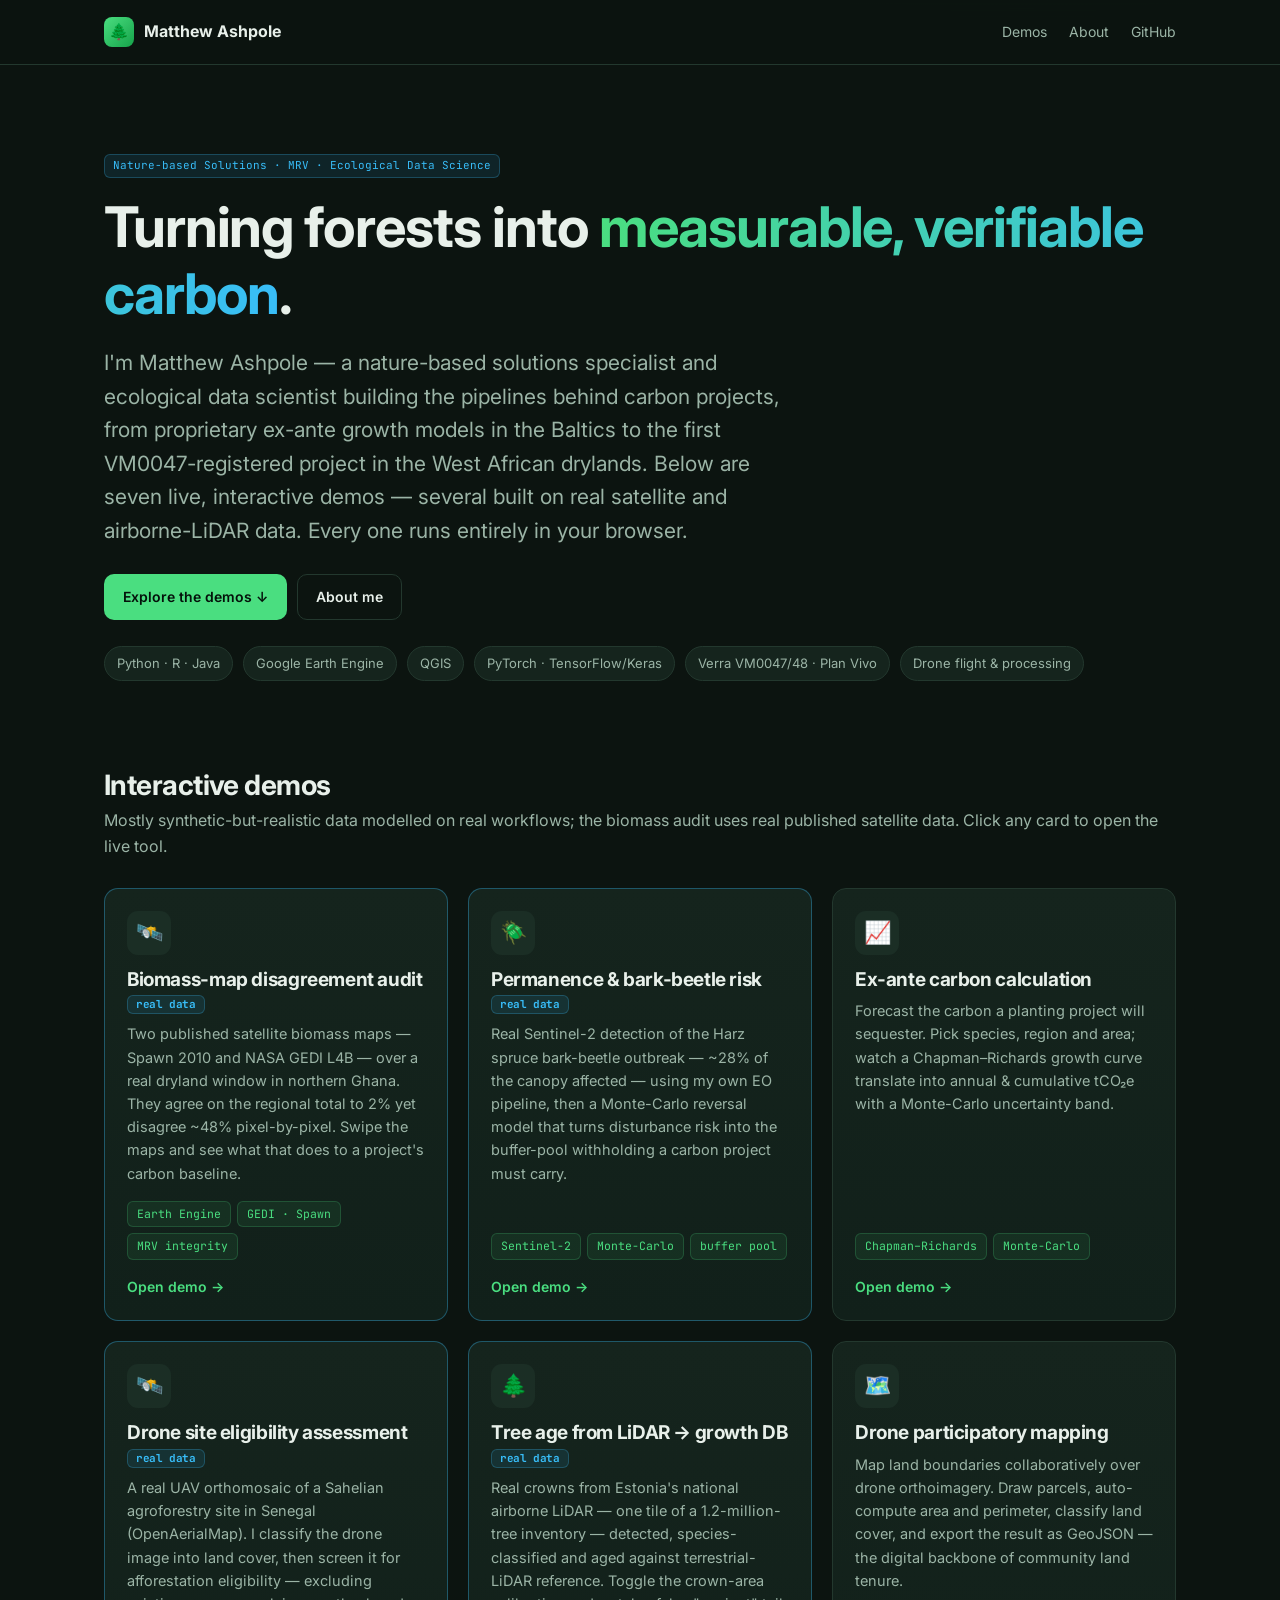
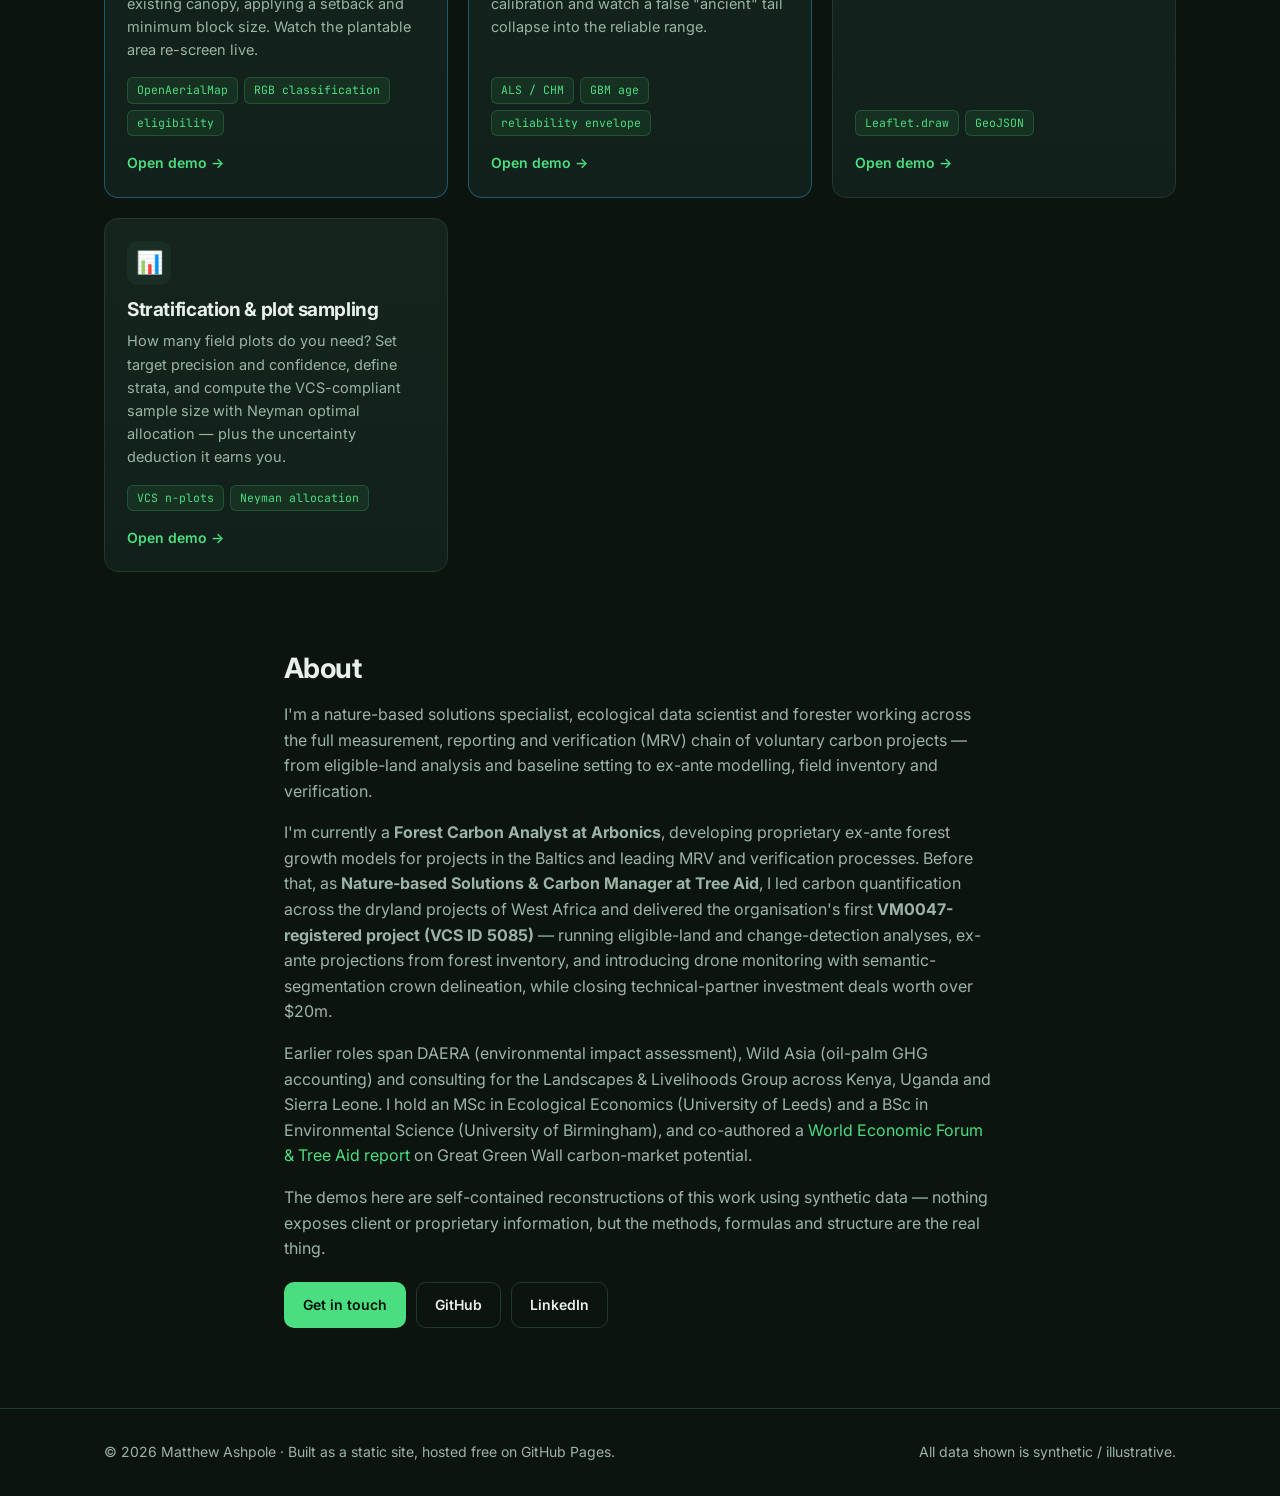
==== commit d3694f79: "Replace synthetic site-eligibility demo with real drone orthomosaic (Senegal) - Pipeline (pipeline/b" ====
--- a/index.html
+++ b/index.html
@@ -73,11 +73,11 @@
             <div class="go">Open demo →</div>
           </a>
 
-          <a class="card" href="demos/site-eligibility.html">
+          <a class="card" href="demos/site-eligibility.html" style="border-color:rgba(56,189,248,.35)">
             <div class="icon">🛰️</div>
-            <h3>Drone site eligibility assessment</h3>
-            <p>Screen land parcels against afforestation eligibility rules — slope, prior land use, the 10-year forest-cover test, peat and protected areas. Toggle criteria and watch the eligible area recompute live on the map.</p>
-            <div class="tags"><span class="tag">Leaflet</span><span class="tag">Eligibility rules</span></div>
+            <h3>Drone site eligibility assessment <span class="badge">real data</span></h3>
+            <p>A real UAV orthomosaic of a Sahelian agroforestry site in Senegal (OpenAerialMap). I classify the drone image into land cover, then screen it for afforestation eligibility — excluding existing canopy, applying a setback and minimum block size. Watch the plantable area re-screen live.</p>
+            <div class="tags"><span class="tag">OpenAerialMap</span><span class="tag">RGB classification</span><span class="tag">eligibility</span></div>
             <div class="go">Open demo →</div>
           </a>
 
--- a/assets/css/style.css
+++ b/assets/css/style.css
@@ -144,6 +144,7 @@
 .swipe-divider .line { position:absolute; top:0; bottom:0; left:-1px; width:2px; background:rgba(255,255,255,.9); box-shadow:0 0 6px rgba(0,0,0,.6); }
 .swipe-divider .grip { position:absolute; top:50%; left:-18px; width:36px; height:36px; margin-top:-18px; border-radius:50%; background:#fff; color:#04110a; display:grid; place-items:center; font-size:15px; font-weight:700; cursor:ew-resize; pointer-events:auto; box-shadow:0 2px 8px rgba(0,0,0,.5); }
 .swipe-tag { position:absolute; top:10px; z-index:450; font-size:12px; font-weight:600; color:#fff; background:rgba(4,17,10,.7); padding:4px 9px; border-radius:6px; pointer-events:none; }
+.px-crisp { image-rendering: pixelated; image-rendering: crisp-edges; }
 
 .legend { display:flex; flex-wrap:wrap; gap:14px; font-size:13px; margin-top:12px; }
 .legend span { display:flex; align-items:center; gap:6px; }
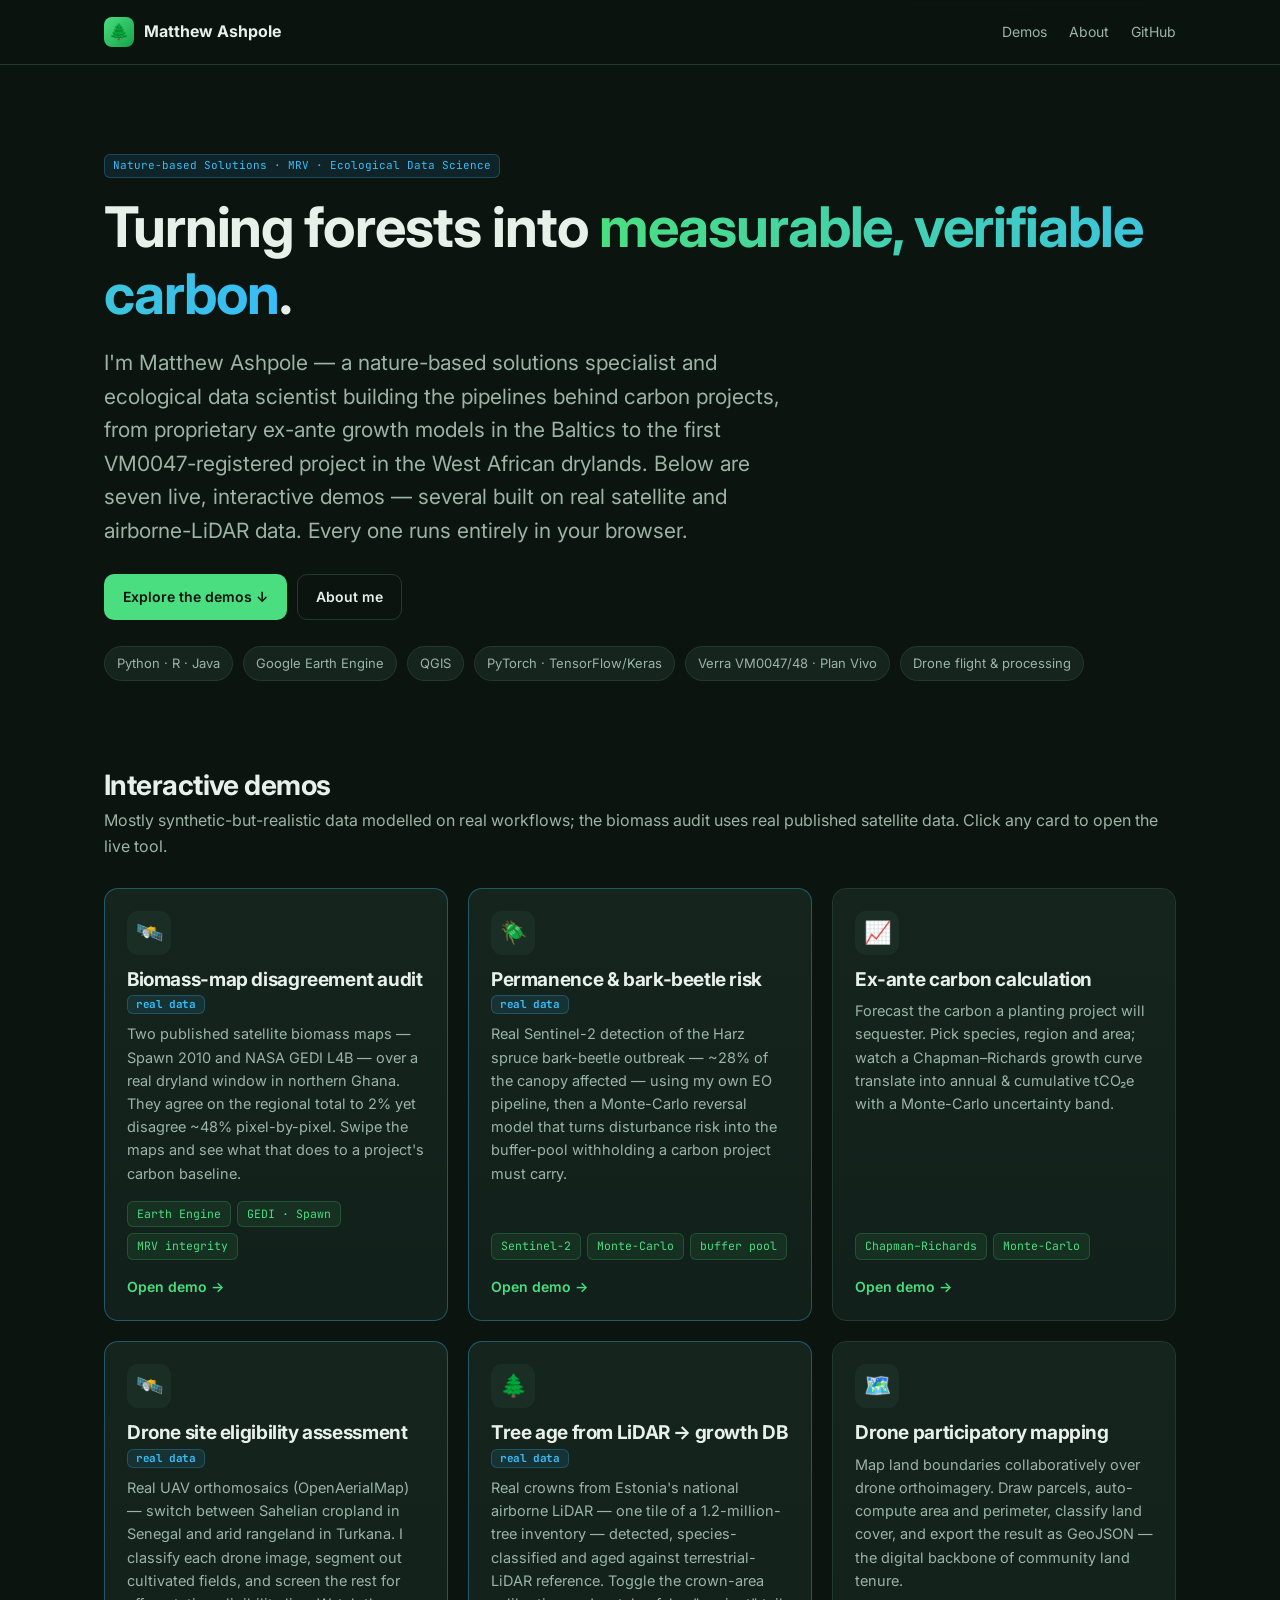
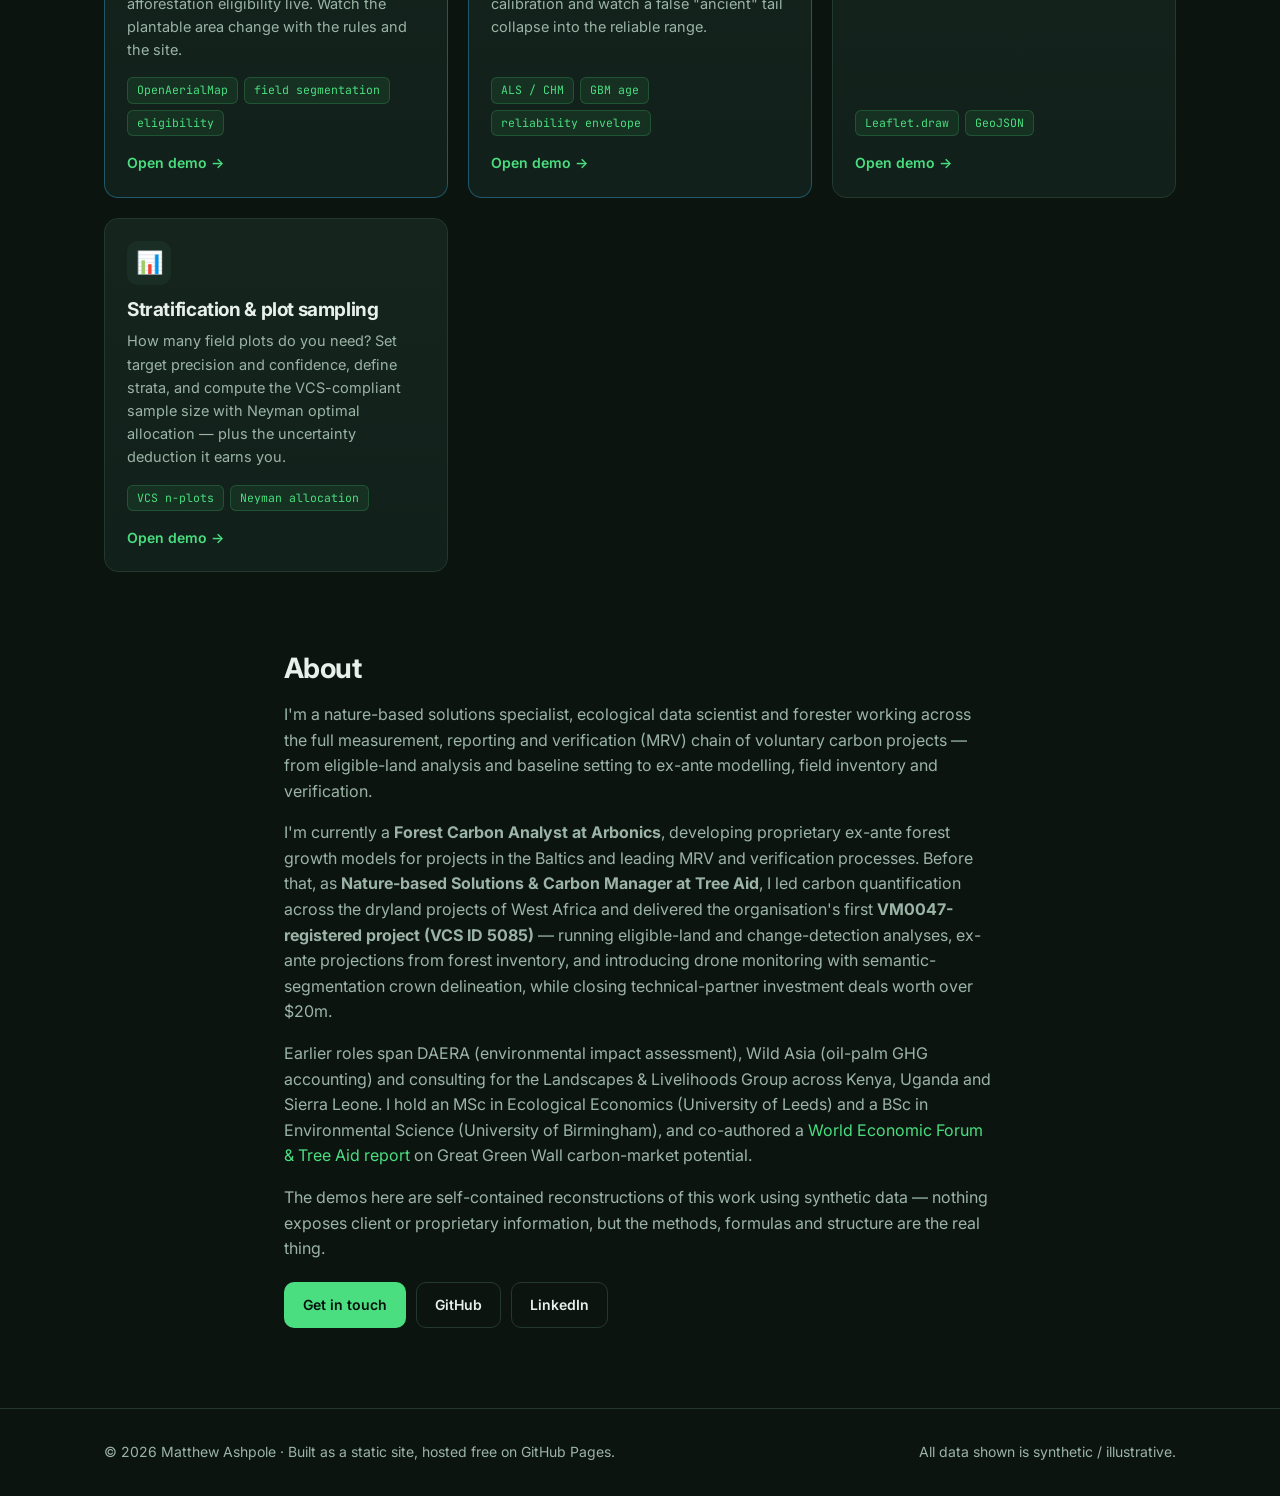
==== commit 6fbf5a48: "Drone eligibility: segment & exclude cultivated fields; add scene switcher - Field segmentation (Fel" ====
--- a/index.html
+++ b/index.html
@@ -76,8 +76,8 @@
           <a class="card" href="demos/site-eligibility.html" style="border-color:rgba(56,189,248,.35)">
             <div class="icon">🛰️</div>
             <h3>Drone site eligibility assessment <span class="badge">real data</span></h3>
-            <p>A real UAV orthomosaic of a Sahelian agroforestry site in Senegal (OpenAerialMap). I classify the drone image into land cover, then screen it for afforestation eligibility — excluding existing canopy, applying a setback and minimum block size. Watch the plantable area re-screen live.</p>
-            <div class="tags"><span class="tag">OpenAerialMap</span><span class="tag">RGB classification</span><span class="tag">eligibility</span></div>
+            <p>Real UAV orthomosaics (OpenAerialMap) — switch between Sahelian cropland in Senegal and arid rangeland in Turkana. I classify each drone image, segment out cultivated fields, and screen the rest for afforestation eligibility live. Watch the plantable area change with the rules and the site.</p>
+            <div class="tags"><span class="tag">OpenAerialMap</span><span class="tag">field segmentation</span><span class="tag">eligibility</span></div>
             <div class="go">Open demo →</div>
           </a>
 
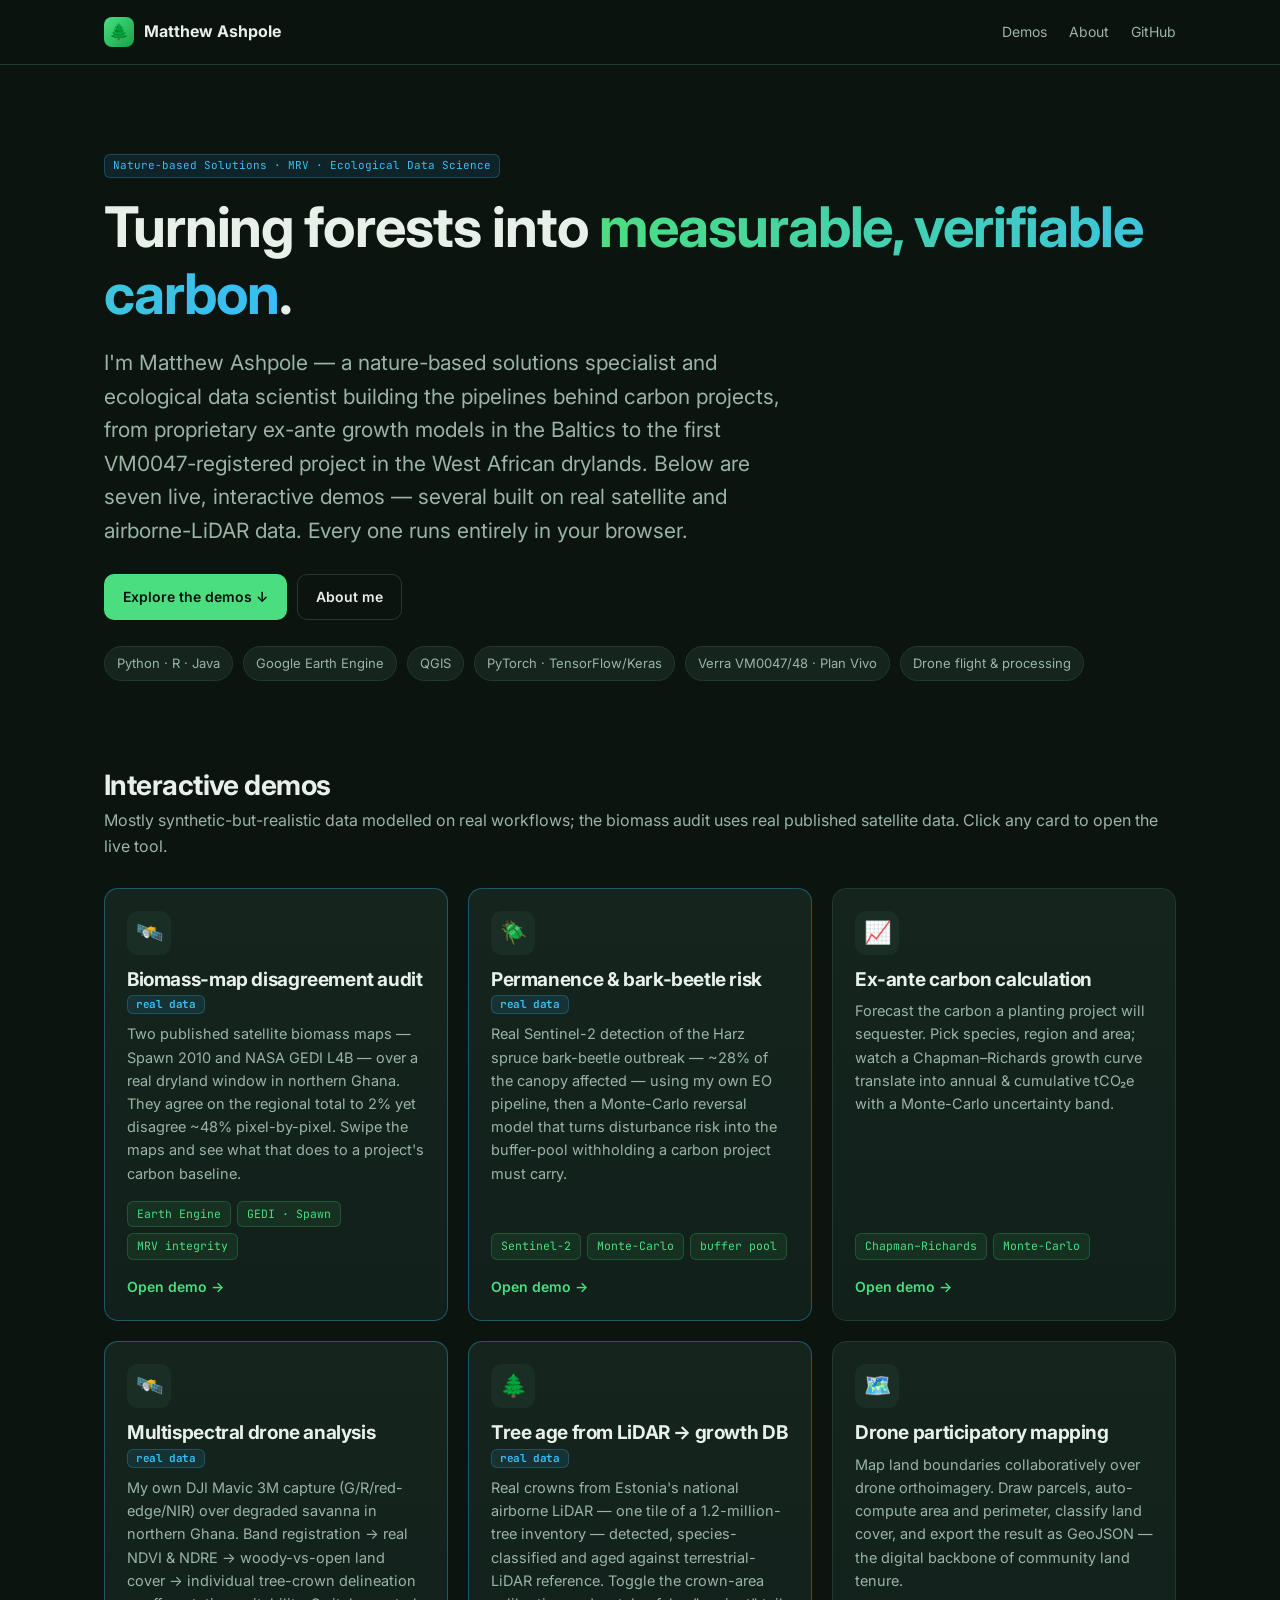
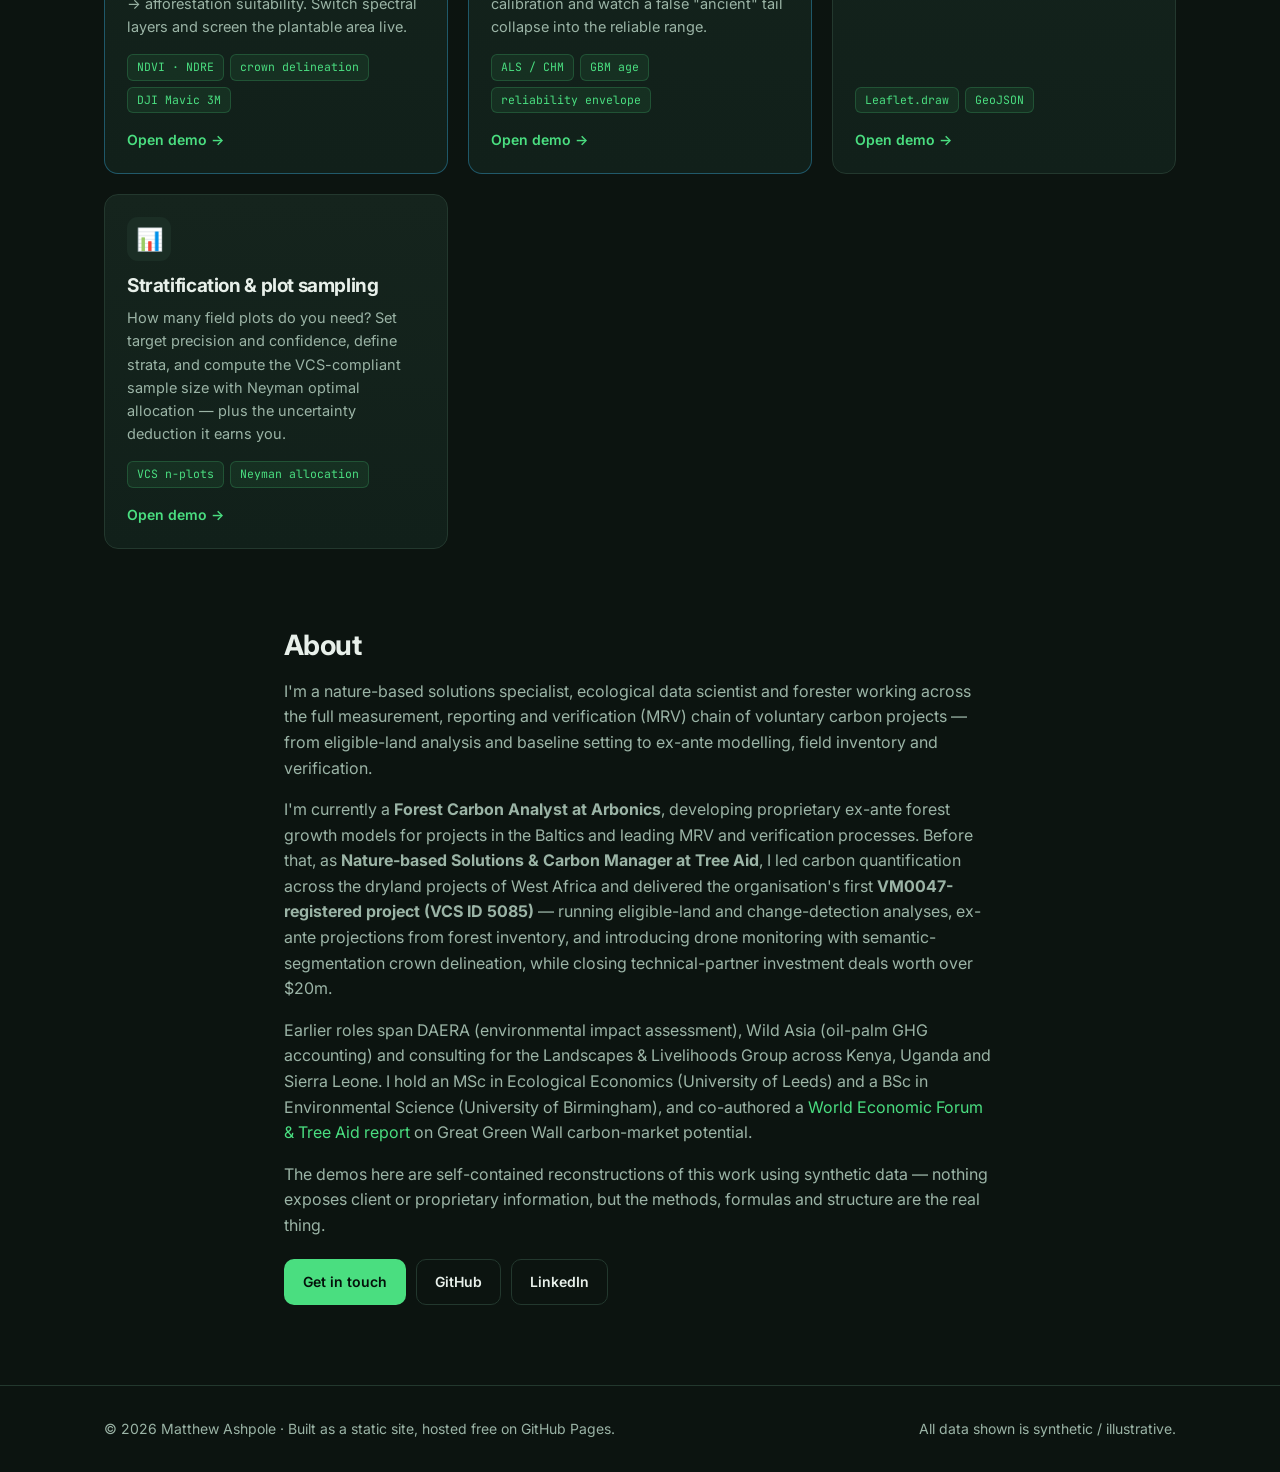
==== commit 817bd566: "Replace site-eligibility with real multispectral drone analysis (DJI Mavic 3M, N. Ghana) Own DJI Mav" ====
--- a/index.html
+++ b/index.html
@@ -73,11 +73,11 @@
             <div class="go">Open demo →</div>
           </a>
 
-          <a class="card" href="demos/site-eligibility.html" style="border-color:rgba(56,189,248,.35)">
+          <a class="card" href="demos/drone-multispectral.html" style="border-color:rgba(56,189,248,.35)">
             <div class="icon">🛰️</div>
-            <h3>Drone site eligibility assessment <span class="badge">real data</span></h3>
-            <p>Real UAV orthomosaics (OpenAerialMap) — switch between Sahelian cropland in Senegal and arid rangeland in Turkana. I classify each drone image, segment out cultivated fields, and screen the rest for afforestation eligibility live. Watch the plantable area change with the rules and the site.</p>
-            <div class="tags"><span class="tag">OpenAerialMap</span><span class="tag">field segmentation</span><span class="tag">eligibility</span></div>
+            <h3>Multispectral drone analysis <span class="badge">real data</span></h3>
+            <p>My own DJI Mavic 3M capture (G/R/red-edge/NIR) over degraded savanna in northern Ghana. Band registration → real NDVI &amp; NDRE → woody-vs-open land cover → individual tree-crown delineation → afforestation suitability. Switch spectral layers and screen the plantable area live.</p>
+            <div class="tags"><span class="tag">NDVI · NDRE</span><span class="tag">crown delineation</span><span class="tag">DJI Mavic 3M</span></div>
             <div class="go">Open demo →</div>
           </a>
 
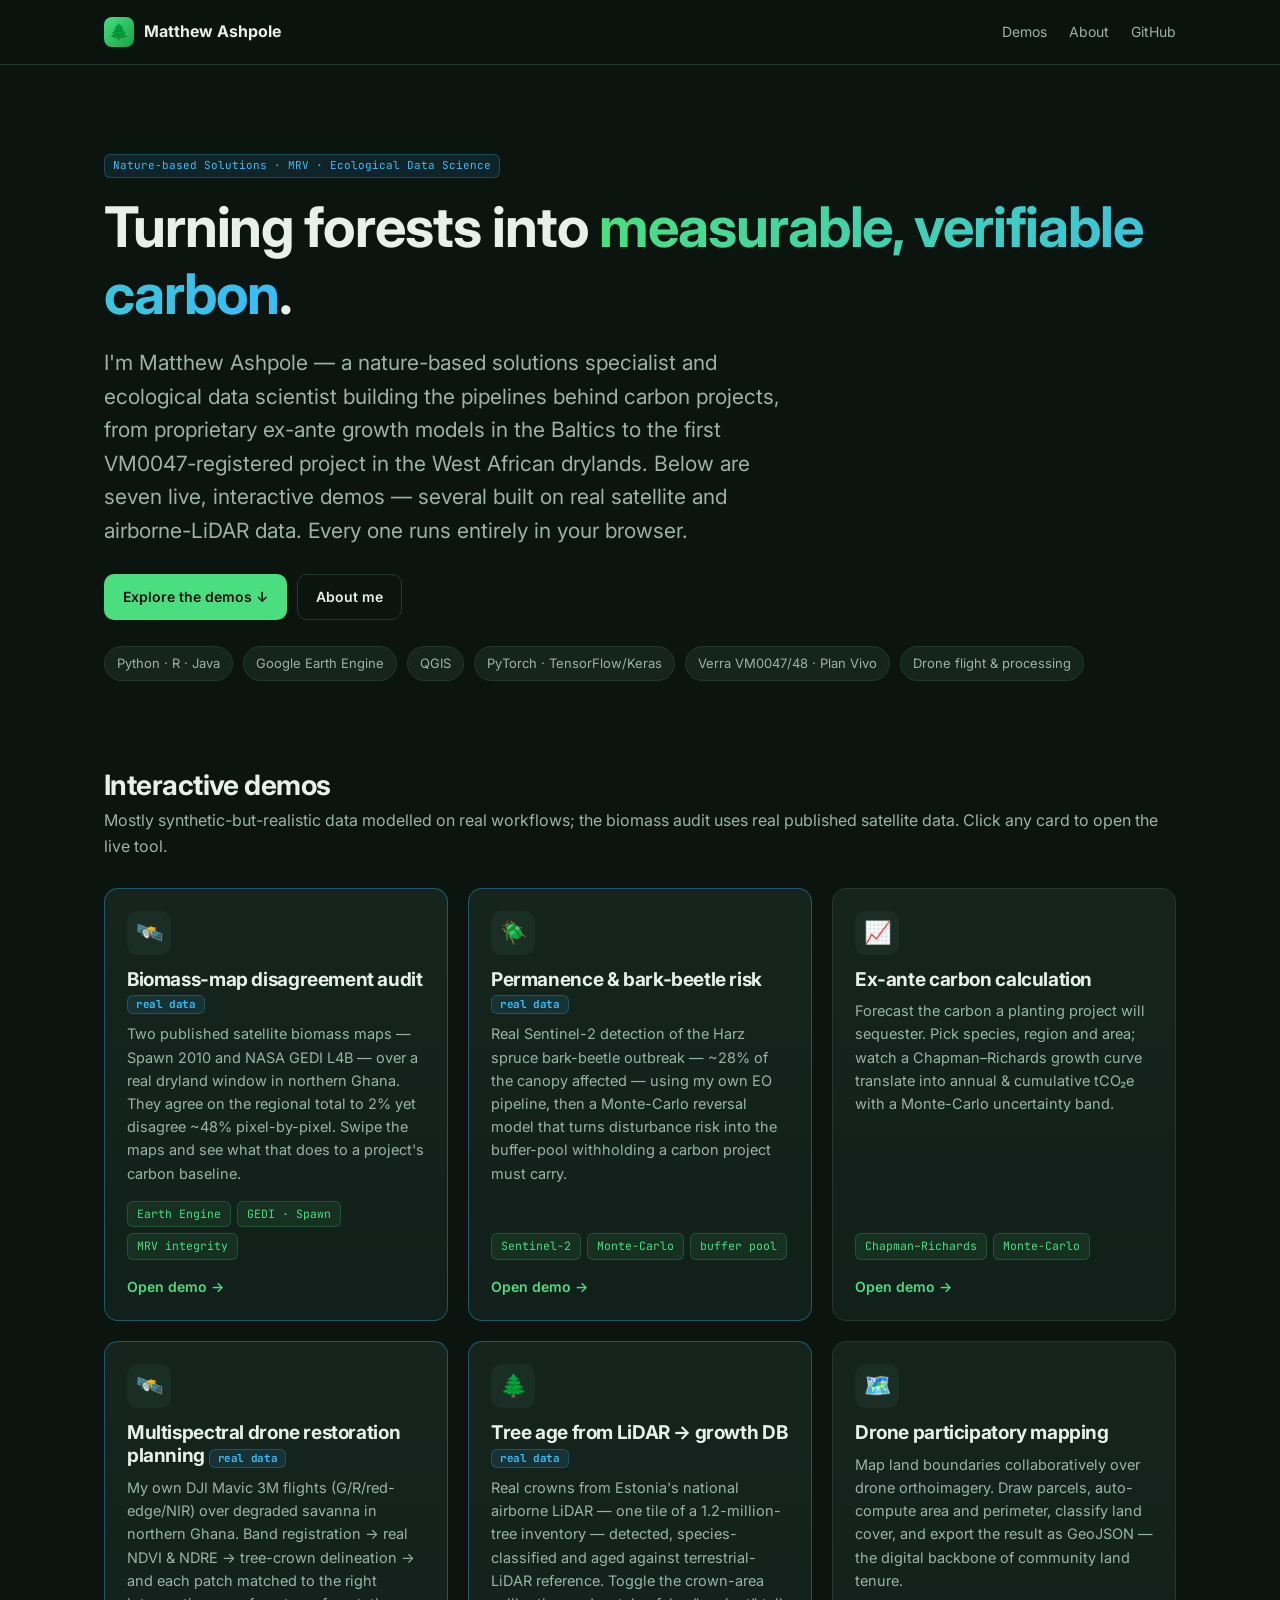
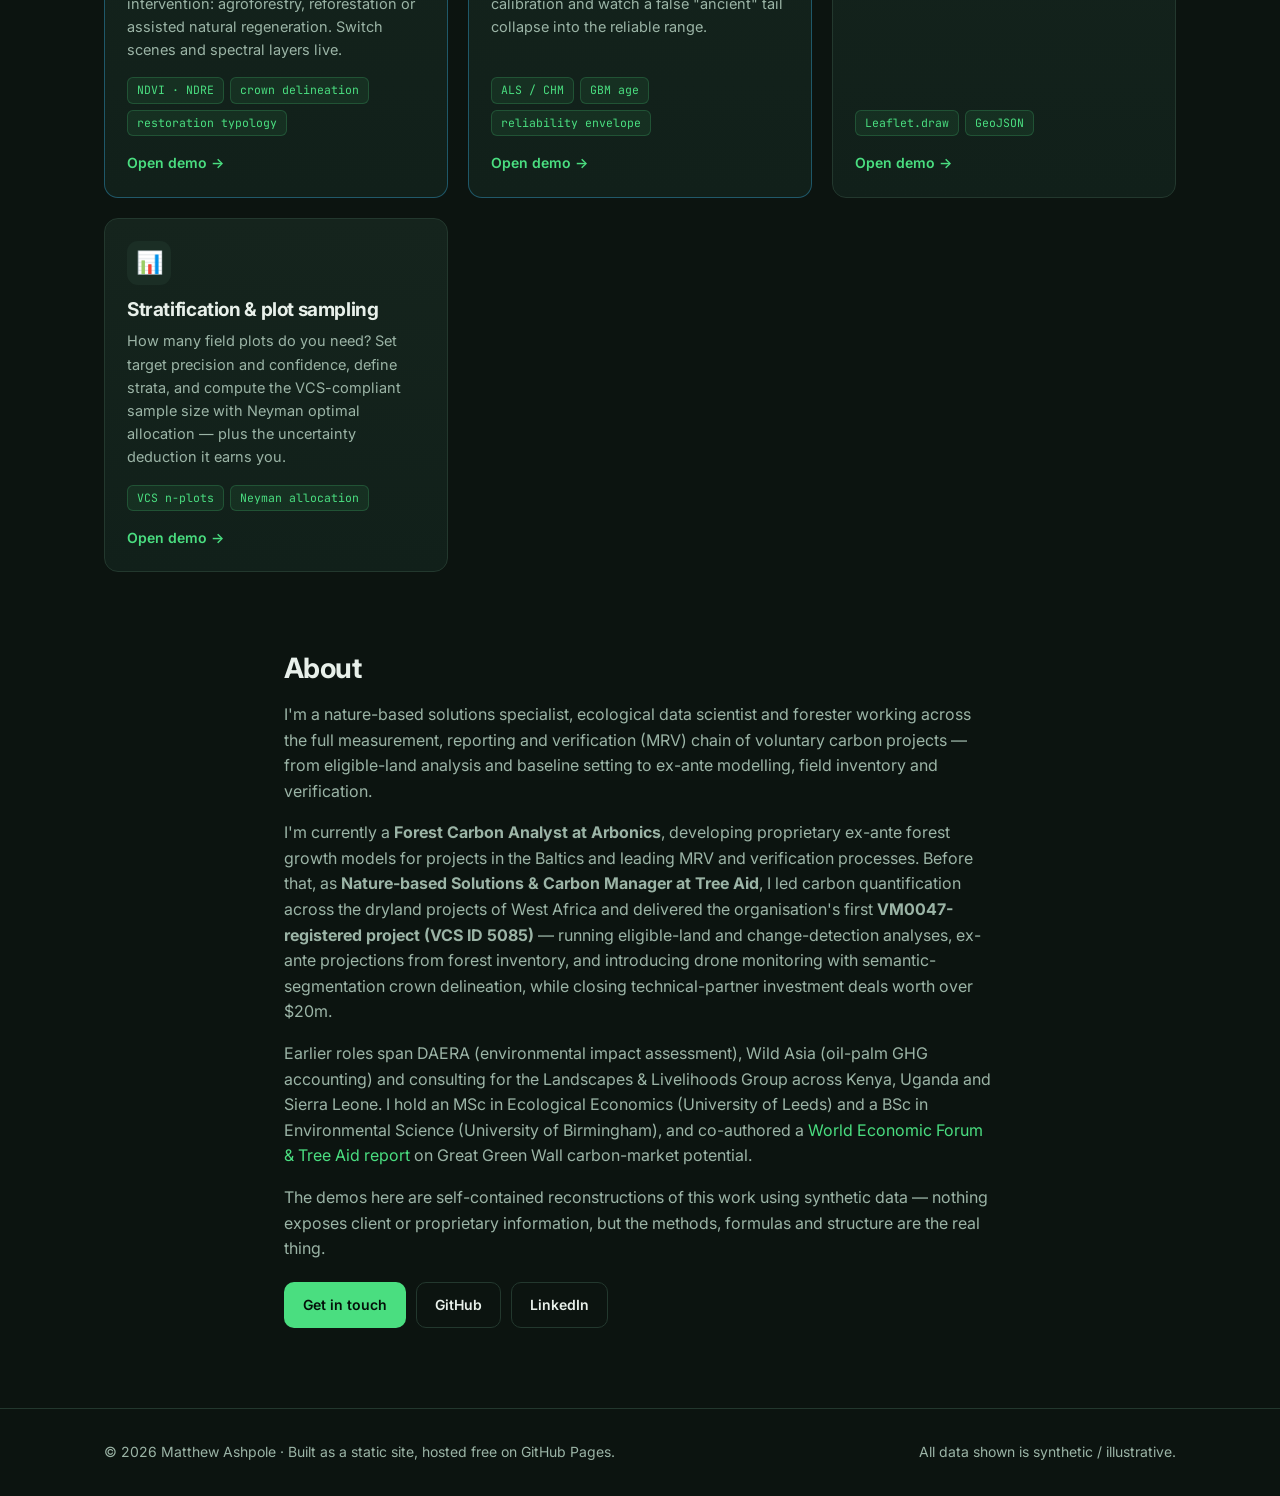
==== commit c0a18819: "Drone demo: restoration-intervention typology + multi-scene switcher - Match each patch to the right" ====
--- a/index.html
+++ b/index.html
@@ -75,9 +75,9 @@
 
           <a class="card" href="demos/drone-multispectral.html" style="border-color:rgba(56,189,248,.35)">
             <div class="icon">🛰️</div>
-            <h3>Multispectral drone analysis <span class="badge">real data</span></h3>
-            <p>My own DJI Mavic 3M capture (G/R/red-edge/NIR) over degraded savanna in northern Ghana. Band registration → real NDVI &amp; NDRE → woody-vs-open land cover → individual tree-crown delineation → afforestation suitability. Switch spectral layers and screen the plantable area live.</p>
-            <div class="tags"><span class="tag">NDVI · NDRE</span><span class="tag">crown delineation</span><span class="tag">DJI Mavic 3M</span></div>
+            <h3>Multispectral drone restoration planning <span class="badge">real data</span></h3>
+            <p>My own DJI Mavic 3M flights (G/R/red-edge/NIR) over degraded savanna in northern Ghana. Band registration → real NDVI &amp; NDRE → tree-crown delineation → and each patch matched to the right intervention: agroforestry, reforestation or assisted natural regeneration. Switch scenes and spectral layers live.</p>
+            <div class="tags"><span class="tag">NDVI · NDRE</span><span class="tag">crown delineation</span><span class="tag">restoration typology</span></div>
             <div class="go">Open demo →</div>
           </a>
 
